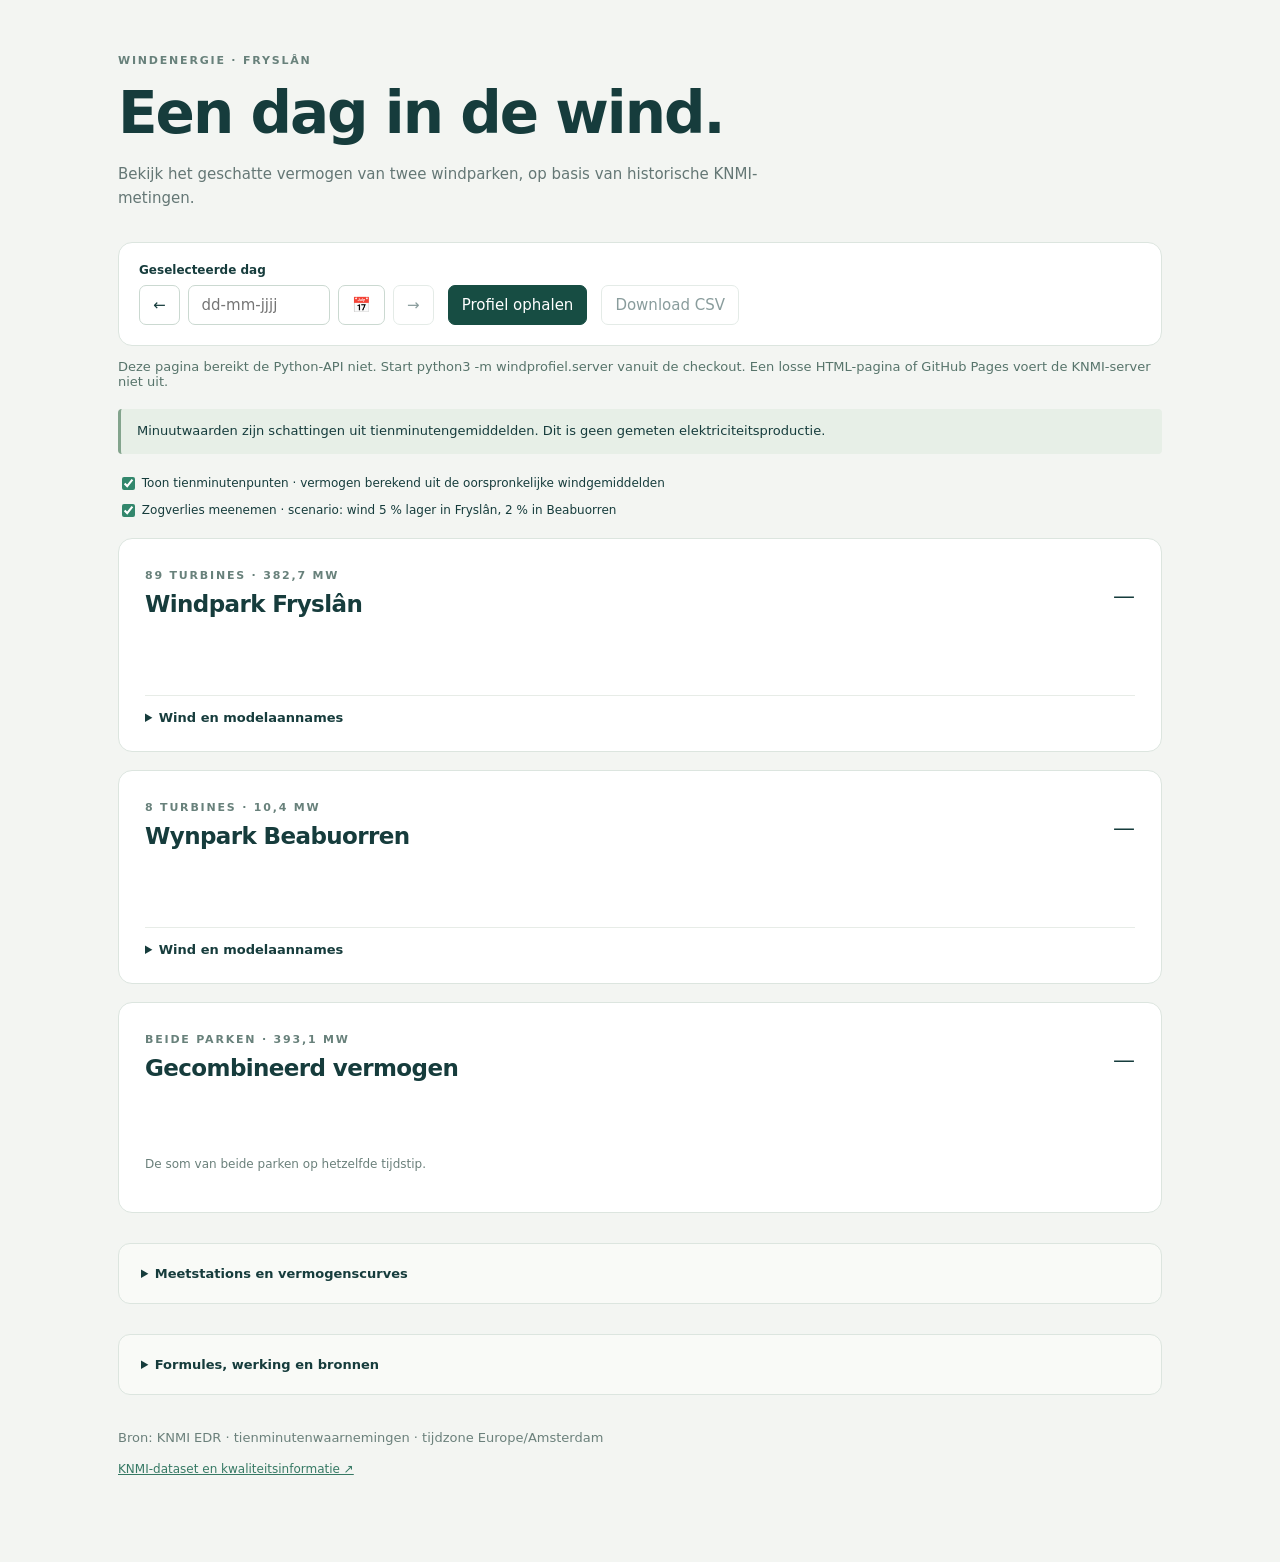
==== windprofiel/static/index.html @ 093cad06 "Document Beabuorren location and distance to Stavoren Co-Authored-By: Claude Opus 5.5 <noreply@anthr" ====
<!doctype html>
<html lang="nl">
<head>
  <meta charset="utf-8"><meta name="viewport" content="width=device-width, initial-scale=1">
  <title>Windprofiel · Fryslân & Beabuorren</title>
  <link rel="stylesheet" href="./style.css"><script src="./app.js" defer></script>
</head>
<body>
  <main>
    <header><div class="eyebrow">WINDENERGIE · FRYSLÂN</div><h1>Een dag in de wind.</h1>
      <p>Bekijk het geschatte vermogen van twee windparken, op basis van historische KNMI-metingen.</p></header>
    <section class="toolbar" aria-label="Datum kiezen">
      <div><label for="date-text">Geselecteerde dag</label><div class="date-controls">
        <button id="previous" aria-label="Vorige dag">←</button>
        <input id="date-text" type="text" inputmode="numeric" placeholder="dd-mm-jjjj" size="10" autocomplete="off">
        <button id="calendar" type="button" aria-label="Kalender openen">📅</button>
        <input id="date" class="picker" type="date" min="2025-01-01" value="2025-01-15" tabindex="-1" aria-hidden="true">
        <button id="next" aria-label="Volgende dag">→</button></div></div>
      <button id="refresh">Profiel ophalen</button><button id="export" disabled>Download CSV</button>
    </section>
    <p id="status" role="status" aria-live="polite">App starten… Geen verandering? Start de Python-webserver zoals beschreven in de README.</p>
    <noscript>Schakel JavaScript in om de KNMI-data en grafieken te laden.</noscript>
    <aside class="notice">Minuutwaarden zijn schattingen uit tienminutengemiddelden. Dit is geen gemeten elektriciteitsproductie.</aside>
    <aside class="notice" id="preview-notice" hidden>Zelfstandige voorbeeldpagina met opgeslagen echte KNMI-data. Deze pagina bevat de onderstaande dagen en gebruikt de standaardstations. Voor andere dagen, stations of curve-upload start je de Python-webserver volgens de README.<div id="preview-days"></div></aside>
    <label class="point-toggle"><input type="checkbox" id="show-points" checked> Toon tienminutenpunten · vermogen berekend uit de oorspronkelijke windgemiddelden</label>
    <label class="point-toggle"><input type="checkbox" id="wake" checked> Zogverlies meenemen · scenario: wind 5 % lager in Fryslân, 2 % in Beabuorren</label>
    <div id="charts">
      <section class="card" id="fryslan"><div class="card-head"><div><span class="eyebrow">89 TURBINES · 382,7 MW</span><h2>Windpark Fryslân</h2></div><div class="energy">—</div></div><div class="plot"></div><div class="range"><span></span><button type="button" hidden>Wis selectie</button></div><div class="source"></div><details><summary>Wind en modelaannames</summary><div class="windplot"></div><p class="assumptions"></p><p class="curve-source"></p></details></section>
      <section class="card" id="beabuorren"><div class="card-head"><div><span class="eyebrow">8 TURBINES · 10,4 MW</span><h2>Wynpark Beabuorren</h2></div><div class="energy">—</div></div><div class="plot"></div><div class="range"><span></span><button type="button" hidden>Wis selectie</button></div><div class="source"></div><details><summary>Wind en modelaannames</summary><div class="windplot"></div><p class="assumptions"></p><p class="curve-source"></p></details></section>
      <section class="card" id="combined"><div class="card-head"><div><span class="eyebrow">BEIDE PARKEN · 393,1 MW</span><h2>Gecombineerd vermogen</h2></div><div class="energy">—</div></div><div class="plot"></div><div class="range"><span></span><button type="button" hidden>Wis selectie</button></div><p class="source">De som van beide parken op hetzelfde tijdstip.</p></section>
    </div>
    <details class="settings"><summary>Meetstations en vermogenscurves</summary>
      <p>Meetstations liggen buiten de parken. De standaardkeuze gebruikt Houtribdijk voor het IJsselmeer (geijkt op productiedagen) en Stavoren, het dichtstbijzijnde station, voor Beabuorren. Je kunt per park een ander station kiezen.</p>
      <div class="settings-grid"><div><label for="station-fryslan">KNMI-station voor Fryslân</label><select id="station-fryslan"></select><label for="curve-fryslan">Curve voor Siemens Gamesa SWT-DD-130 (4,3 MW)</label><input type="file" id="curve-fryslan" accept=".json,application/json"></div>
      <div><label for="station-beabuorren">KNMI-station voor Beabuorren</label><select id="station-beabuorren"></select><label for="curve-beabuorren">Curve voor Siemens SWT-1.3-62 (1,3 MW)</label><input type="file" id="curve-beabuorren" accept=".json,application/json"></div></div>
      <p>Fryslân gebruikt standaard het benaderde kubische model hieronder. Een aangeleverde curve vervangt dat model. Beabuorren gebruikt een secundaire gepubliceerde curve. Beide geven indicatieve schattingen.</p>
      <p>Een JSON-curve bevat <code>model</code>, <code>source</code> (HTTPS-bron), <code>cut_out</code> (m/s), <code>points</code> (paren van m/s en kW) en eventueel <code>status</code>. De punten beginnen bij nul vermogen en eindigen vóór cut-out. Een geüploade curve wordt lokaal bewaard; controle van het formaat is geen certificering van de bron.</p>
    </details>
    <details class="settings" id="formulas"><summary>Formules, werking en bronnen</summary>
      <h3>1. Van KNMI-wind naar wind op ashoogte</h3>
      <div class="formula">v<sub>h</sub> = v<sub>10</sub> × (h / 10)<sup>α</sup></div>
      <p>v<sub>10</sub> is de KNMI-windsnelheid op 10 meter in m/s; h is de ashoogte in meters. α beschrijft hoe snel de wind met de hoogte toeneemt. Fryslân gebruikt h = 115 m en een seizoensexponent α = 0,115 + 0,065 × cos(2π(n − 1)/365), met n het dagnummer: 0,18 in de winter, 0,05 in de zomer. Beabuorren gebruikt h = 60 m en α = 0,20. De Fryslân-exponent is geijkt op zes dagopbrengsten uit 2025; geen van beide is een lokale meting. Deze omzetting beïnvloedt de omvang van de vermogensschommelingen.</p>
      <p><a href="https://en.wikipedia.org/wiki/Wind_profile_power_law" target="_blank" rel="noopener">Achtergrond: wind profile power law</a> beschrijft de formule en de afhankelijkheid van terrein en atmosferische stabiliteit. De bron noemt ongeveer 0,11 boven water in neutrale lucht; in stabiele winterlucht is de toename met de hoogte groter. Met 0,10 schatte het model de Fryslân-productie tot factor 2,7 te laag. 0,20 voor land is onze modelkeuze en niet specifiek voor Beabuorren vastgesteld.</p>
      <h3>2. Fryslân: benaderd vermogen per turbine</h3>
      <p>Hier is v de geschatte wind op ashoogte, niet de ruwe KNMI-wind op 10 meter.</p>
      <div class="formula">P(v) = 0 kW bij v &lt; 3 m/s<br>P(v) = 4.300 × (v³ − 3³) / (11,5³ − 3³) kW bij 3 ≤ v &lt; 11,5<br>P(v) = 4.300 kW bij 11,5 ≤ v ≤ 25<br>P(v) = 0 kW bij v &gt; 25</div>
      <p>Door 3³ af te trekken begint de aanloop bij nul. Delen door (11,5³ − 3³) zorgt dat de verhouding bij 11,5 m/s precies één wordt: de turbine bereikt dan 4.300 kW. De derde macht maakt dat kleine windveranderingen in het aanloopgebied grotere vermogensveranderingen kunnen geven. Op het plateau neemt het vermogen niet verder toe. Het plotseling uitschakelen boven 25 m/s is een vereenvoudiging; stormregeling en herstartvertraging zijn niet gemodelleerd.</p>
      <p><a href="https://windexchange.energy.gov/small-wind-guidebook" target="_blank" rel="noopener">U.S. Department of Energy: Small Wind Guidebook</a> legt het verband P = ½ × C<sub>p</sub> × ρ × A × v³ uit. Dat ondersteunt de kubische achtergrond, maar bewijst onze genormaliseerde curve niet. C<sub>p</sub> is de omzettingsefficiëntie, ρ de luchtdichtheid en A het rotoroppervlak; die behandelen we niet afzonderlijk in dit eenvoudige model.</p>
      <p><strong>3, 11,5 en 25 m/s zijn de afgesproken scenario-aannames.</strong> Er is geen gecontroleerde fabrikantbron gevonden die deze grenzen voor de 4,3 MW-uitvoering bevestigt. Het nominale vermogen en het aantal turbines zijn gepubliceerd door <a href="https://www.windparkfryslan.nl/onderwerpen/windturbines/" target="_blank" rel="noopener">Windpark Fryslân</a>. De <a href="https://www.windparkfryslan.nl/wp-content/uploads/2020/05/Factsheet-Windpark-Fryslan.pdf" target="_blank" rel="noopener">factsheet</a> geeft 180 m tiphoogte en 130 m rotordiameter; daaruit volgt h ≈ 180 − 130/2 = 115 m.</p>
      <h3>3. Beabuorren: tussen gepubliceerde curvepunten</h3>
      <div class="formula">P(v) = P₀ + (P₁ − P₀) × (v − v₀) / (v₁ − v₀)</div>
      <p>We zoeken de twee omliggende curvepunten (v₀, P₀) en (v₁, P₁) en rekenen lineair tussen hun vermogens. Bron: <a href="https://en.wind-turbine-models.com/turbines/1457-siemens-swt-1-3-62" target="_blank" rel="noopener">Siemens SWT-1.3-62 in Wind-Turbine-Models</a>. Dit is een secundaire curve; referentieluchtdichtheid en certificering zijn onbekend. In dit model is vermogen nul vanaf 25 m/s. <a href="https://rengineers.eu/nieuw/wynpark-beaborren-25-jaar/" target="_blank" rel="noopener">Rengineers</a> bevestigt acht turbines en 10,4 MW. De aangenomen ashoogte van 60 m komt uit <a href="https://tsjerkwert.nl/start-opschaling-van-het-wynpark/" target="_blank" rel="noopener">lokaal nieuws uit 2007</a> en is nog niet voor alle acht turbines bevestigd.</p>
      <h3>4. Parkvermogen, som en dagopbrengst</h3>
      <div class="formula">P<sub>park</sub> [MW] = aantal turbines × P<sub>turbine</sub> [kW] / 1.000<br>P<sub>samen</sub>(t) = P<sub>Fryslân</sub>(t) + P<sub>Beabuorren</sub>(t)<br>E<sub>dag</sub> [MWh] ≈ Σ P<sub>minuut</sub> [MW] / 60</div>
      <p>We vermenigvuldigen met 89 turbines voor Fryslân en 8 voor Beabuorren. Elke minuut duurt 1/60 uur. Meetgaten blijven leeg en maken de volledige dagopbrengst onbekend. Zogverlies is benaderd (zie 5); onderhoud, afregeling en verschillen tussen turbines zijn niet meegenomen.</p>
      <h3>5. Zogverlies</h3>
      <div class="formula">v<sub>eff</sub> = v<sub>h</sub> × (1 − d)<br>P<sub>turbine</sub> = P(v<sub>eff</sub>) als P(v<sub>h</sub>) &gt; 0, anders 0</div>
      <p>Turbines achter andere turbines vangen tragere, turbulentere wind. We benaderen dat met één gemiddelde snelheidsverlaging d per park: 5 % voor de 89 dicht opeengeplaatste turbines van Fryslân, 2 % voor de 8 turbines van Beabuorren. Door de vermogenscurve is het verlies vanzelf het grootst in de aanloop (3–11,5 m/s) en klein of nul bij harde wind, wanneer ook de trage wind nog boven nominaal ligt. In- en uitschakelen volgt de ongestoorde wind.</p>
      <p><strong>De waarden 5 % en 2 % zijn gekozen scenario-aannames, niet gekalibreerd op productiedata.</strong> Windrichting en turbineopstelling zijn niet meegenomen: in werkelijkheid is het verlies veel groter als de wind langs een rij turbines waait dan dwars erop. Alle turbines krijgen dezelfde verlaagde wind, terwijl de voorste turbines in werkelijkheid de volle wind vangen. Met het vinkje boven de grafieken zet je het zogverlies uit.</p>
      <h3>6. Van tien minuten naar minuten</h3>
      <div class="formula">v(t) = v₀ + (v₁ − v₀) × (t − t₀) / (t₁ − t₀)</div>
      <p>De <a href="https://dataplatform.knmi.nl/dataset/docs/10-minute-in-situ-meteorological-observations-1-0" target="_blank" rel="noopener">KNMI-documentatie</a> beschrijft ff als tienminutengemiddelde in m/s, met tijdstempel aan het intervaleinde. Wij plaatsen het gemiddelde vijf minuten eerder, op het intervalmidden, en interpoleren de wind vóór de vermogensberekening. De stippen tonen vermogen berekend uit die oorspronkelijke gemiddelden; ze zijn geen gemeten elektriciteitsproductie. De lijn ertussen voegt geen gemeten windvlagen toe. Dit model is bruikbaar voor variatie over tientallen minuten en uren, niet voor echte schommelingen per minuut. Door de niet-lineaire curve is vermogen berekend uit gemiddelde wind ook niet hetzelfde als gemiddeld werkelijk vermogen.</p>
    </details>
    <footer><p id="method">Bron: KNMI EDR · tienminutenwaarnemingen · tijdzone Europe/Amsterdam</p><a href="https://dataplatform.knmi.nl/dataset/10-minute-in-situ-meteorological-observations-1-0" target="_blank" rel="noopener">KNMI-dataset en kwaliteitsinformatie ↗</a></footer>
  </main>
</body>
</html>
---- windprofiel/static/style.css ----
:root{font-family:system-ui,-apple-system,BlinkMacSystemFont,"Segoe UI",sans-serif;color:#163c3c;background:#f3f5f2;font-size:15px}*{box-sizing:border-box}body{margin:0}main{max-width:1100px;margin:auto;padding:54px 28px}header{margin-bottom:32px}h1{font-size:clamp(36px,5vw,58px);font-weight:550;letter-spacing:-2px;margin:12px 0}header p{color:#647775;max-width:650px;line-height:1.6}.eyebrow{font-size:11px;letter-spacing:1.8px;font-weight:700;color:#68817b}h2{font-size:23px;letter-spacing:-.6px;margin:8px 0}.toolbar{display:flex;align-items:end;gap:14px;flex-wrap:wrap;background:#fff;border:1px solid #dce5df;border-radius:14px;padding:20px}label{display:block;font-size:12px;font-weight:650;margin:0 0 8px}.date-controls{display:flex;gap:8px;position:relative}#date-text{width:9.5em;font-variant-numeric:tabular-nums}.picker{position:absolute;left:0;bottom:0;width:1px;height:1px;padding:0;border:0;opacity:0;pointer-events:none}button,input,select{font:inherit;color:inherit;border:1px solid #cbd9d1;border-radius:7px;background:white;padding:10px 13px}button{cursor:pointer}button:hover{background:#edf4ee}button:disabled{cursor:default;opacity:.5}button:focus-visible,input:focus-visible,select:focus-visible,summary:focus-visible{outline:3px solid #91cbb3;outline-offset:3px}#refresh{background:#174d43;color:white;border-color:#174d43}#status{min-height:22px;font-size:13px;color:#57746b}.notice{background:#e7efe7;border-left:3px solid #83a48d;border-radius:4px;padding:12px 16px;font-size:13px;line-height:1.6;margin:20px 0}.card{background:#fff;border:1px solid #dce5df;border-radius:14px;padding:26px;margin:18px 0}.card-head{display:flex;align-items:center;justify-content:space-between;gap:20px}.energy{text-align:right;font-size:22px;font-variant-numeric:tabular-nums}.energy small{display:block;color:#6b807b;font-size:11px;margin-top:6px}.plot{margin:20px -8px 6px}.plot svg,.windplot svg{display:block;width:100%;height:auto}.plot text,.windplot text{font-family:inherit;font-size:11px;fill:#6c837b}.plot .empty{display:grid;place-items:center;min-height:170px;background:#f6f8f5;border:1px dashed #cad8ce;border-radius:8px;text-align:center;padding:24px;color:#73877f}.source{font-size:12px;color:#6b807b;line-height:1.6}.card details{border-top:1px solid #e7ece7;margin-top:16px;padding-top:14px}.card details p{font-size:12px;line-height:1.7;color:#6b807b}summary{cursor:pointer;font-size:13px;font-weight:600}.settings{margin-top:30px;border:1px solid #dce5df;padding:22px;border-radius:12px;background:#f9faf7}.settings p,footer p{line-height:1.7;font-size:13px;color:#6b807b}.settings-grid{display:grid;grid-template-columns:1fr 1fr;gap:24px}.settings-grid select{width:100%;margin-bottom:24px}.settings-grid input{max-width:100%;font-size:12px}code{font-size:12px}footer{margin:32px 0;color:#6b807b;font-size:12px}a{color:#367964}.windplot{margin-top:18px}@media(max-width:600px){main{padding:30px 16px}.card{padding:18px}.card-head{align-items:start}.energy{font-size:17px}.settings-grid{grid-template-columns:1fr}h2{font-size:20px}.toolbar{padding:15px}}

.formula{background:#edf3ed;border-radius:7px;padding:15px 18px;font-size:14px;line-height:2;overflow-wrap:anywhere;font-variant-numeric:tabular-nums}.point-toggle{font-size:12px;font-weight:400;line-height:1.6}.point-toggle input{vertical-align:middle;accent-color:#32876c}.hide-points .reference-point{display:none}.settings h3{font-size:16px;margin-top:26px}.plot svg.selectable{cursor:crosshair;touch-action:pan-y;user-select:none}.range{display:flex;align-items:center;justify-content:space-between;gap:12px;flex-wrap:wrap;min-height:34px;font-size:13px;color:#57746b;font-variant-numeric:tabular-nums;margin-bottom:6px}.range button{padding:5px 11px;font-size:12px}
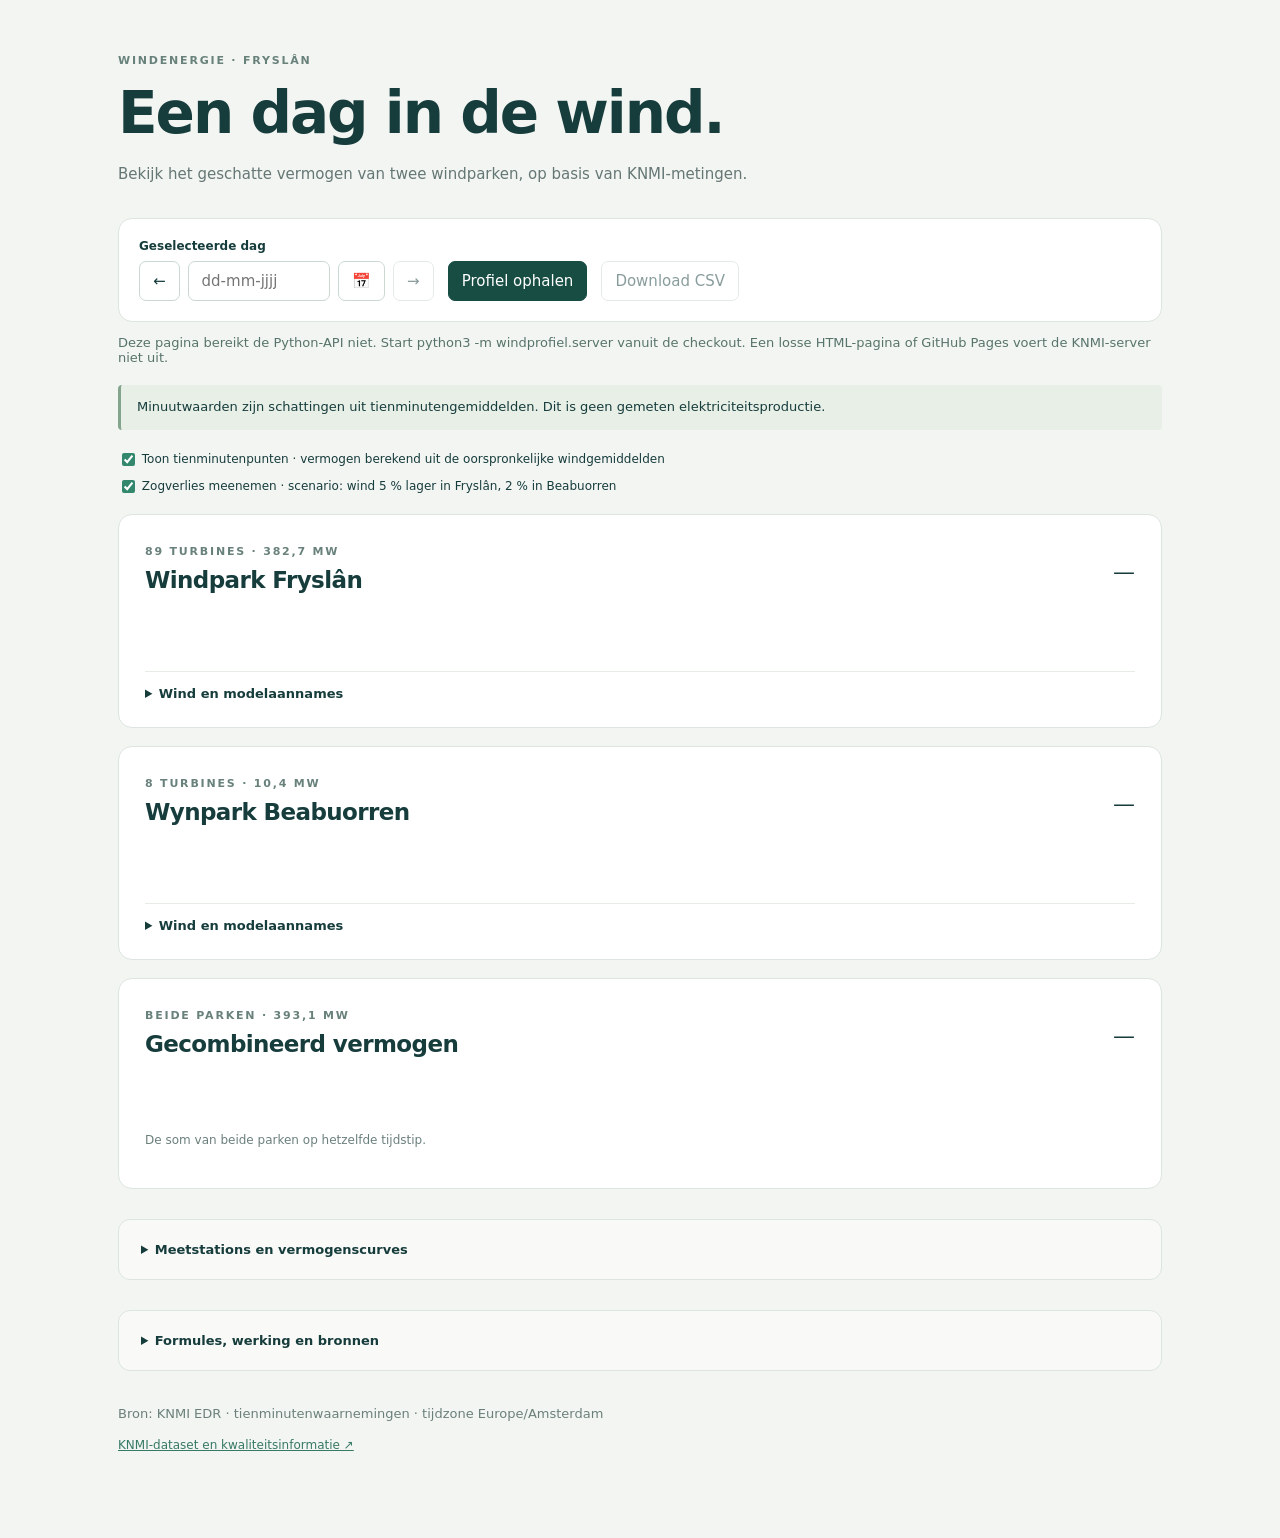
==== commit 9cbe59c7: "Tidy the repository for readability - Rewrite app.js into small named functions with one statement p" ====
--- a/windprofiel/static/index.html
+++ b/windprofiel/static/index.html
@@ -7,39 +7,107 @@
 </head>
 <body>
   <main>
-    <header><div class="eyebrow">WINDENERGIE · FRYSLÂN</div><h1>Een dag in de wind.</h1>
-      <p>Bekijk het geschatte vermogen van twee windparken, op basis van historische KNMI-metingen.</p></header>
+    <header>
+      <div class="eyebrow">WINDENERGIE · FRYSLÂN</div>
+      <h1>Een dag in de wind.</h1>
+      <p>Bekijk het geschatte vermogen van twee windparken, op basis van KNMI-metingen.</p>
+    </header>
+
     <section class="toolbar" aria-label="Datum kiezen">
-      <div><label for="date-text">Geselecteerde dag</label><div class="date-controls">
-        <button id="previous" aria-label="Vorige dag">←</button>
-        <input id="date-text" type="text" inputmode="numeric" placeholder="dd-mm-jjjj" size="10" autocomplete="off">
-        <button id="calendar" type="button" aria-label="Kalender openen">📅</button>
-        <input id="date" class="picker" type="date" min="2025-01-01" value="2025-01-15" tabindex="-1" aria-hidden="true">
-        <button id="next" aria-label="Volgende dag">→</button></div></div>
-      <button id="refresh">Profiel ophalen</button><button id="export" disabled>Download CSV</button>
+      <div>
+        <label for="date-text">Geselecteerde dag</label>
+        <div class="date-controls">
+          <button id="previous" aria-label="Vorige dag">←</button>
+          <input id="date-text" type="text" inputmode="numeric" placeholder="dd-mm-jjjj" size="10" autocomplete="off">
+          <button id="calendar" type="button" aria-label="Kalender openen">📅</button>
+          <!-- Verborgen ISO-datumveld: interne waarde en kalender van de browser. -->
+          <input id="date" class="picker" type="date" min="2025-01-01" value="2025-01-15" tabindex="-1" aria-hidden="true">
+          <button id="next" aria-label="Volgende dag">→</button>
+        </div>
+      </div>
+      <button id="refresh">Profiel ophalen</button>
+      <button id="export" disabled>Download CSV</button>
     </section>
+
     <p id="status" role="status" aria-live="polite">App starten… Geen verandering? Start de Python-webserver zoals beschreven in de README.</p>
     <noscript>Schakel JavaScript in om de KNMI-data en grafieken te laden.</noscript>
     <aside class="notice">Minuutwaarden zijn schattingen uit tienminutengemiddelden. Dit is geen gemeten elektriciteitsproductie.</aside>
-    <aside class="notice" id="preview-notice" hidden>Zelfstandige voorbeeldpagina met opgeslagen echte KNMI-data. Deze pagina bevat de onderstaande dagen en gebruikt de standaardstations. Voor andere dagen, stations of curve-upload start je de Python-webserver volgens de README.<div id="preview-days"></div></aside>
+    <aside class="notice" id="preview-notice" hidden>
+      Zelfstandige voorbeeldpagina met opgeslagen echte KNMI-data. Deze pagina bevat de onderstaande dagen en gebruikt
+      de standaardstations. Voor andere dagen, stations of curve-upload start je de Python-webserver volgens de README.
+      <div id="preview-days"></div>
+    </aside>
+
     <label class="point-toggle"><input type="checkbox" id="show-points" checked> Toon tienminutenpunten · vermogen berekend uit de oorspronkelijke windgemiddelden</label>
     <label class="point-toggle"><input type="checkbox" id="wake" checked> Zogverlies meenemen · scenario: wind 5 % lager in Fryslân, 2 % in Beabuorren</label>
     <div id="charts">
-      <section class="card" id="fryslan"><div class="card-head"><div><span class="eyebrow">89 TURBINES · 382,7 MW</span><h2>Windpark Fryslân</h2></div><div class="energy">—</div></div><div class="plot"></div><div class="range"><span></span><button type="button" hidden>Wis selectie</button></div><div class="source"></div><details><summary>Wind en modelaannames</summary><div class="windplot"></div><p class="assumptions"></p><p class="curve-source"></p></details></section>
-      <section class="card" id="beabuorren"><div class="card-head"><div><span class="eyebrow">8 TURBINES · 10,4 MW</span><h2>Wynpark Beabuorren</h2></div><div class="energy">—</div></div><div class="plot"></div><div class="range"><span></span><button type="button" hidden>Wis selectie</button></div><div class="source"></div><details><summary>Wind en modelaannames</summary><div class="windplot"></div><p class="assumptions"></p><p class="curve-source"></p></details></section>
-      <section class="card" id="combined"><div class="card-head"><div><span class="eyebrow">BEIDE PARKEN · 393,1 MW</span><h2>Gecombineerd vermogen</h2></div><div class="energy">—</div></div><div class="plot"></div><div class="range"><span></span><button type="button" hidden>Wis selectie</button></div><p class="source">De som van beide parken op hetzelfde tijdstip.</p></section>
+      <section class="card" id="fryslan">
+        <div class="card-head">
+          <div><span class="eyebrow">89 TURBINES · 382,7 MW</span><h2>Windpark Fryslân</h2></div>
+          <div class="energy">—</div>
+        </div>
+        <div class="plot"></div>
+        <div class="range"><span></span><button type="button" hidden>Wis selectie</button></div>
+        <div class="source"></div>
+        <details>
+          <summary>Wind en modelaannames</summary>
+          <div class="windplot"></div>
+          <p class="assumptions"></p>
+          <p class="curve-source"></p>
+        </details>
+      </section>
+      <section class="card" id="beabuorren">
+        <div class="card-head">
+          <div><span class="eyebrow">8 TURBINES · 10,4 MW</span><h2>Wynpark Beabuorren</h2></div>
+          <div class="energy">—</div>
+        </div>
+        <div class="plot"></div>
+        <div class="range"><span></span><button type="button" hidden>Wis selectie</button></div>
+        <div class="source"></div>
+        <details>
+          <summary>Wind en modelaannames</summary>
+          <div class="windplot"></div>
+          <p class="assumptions"></p>
+          <p class="curve-source"></p>
+        </details>
+      </section>
+      <section class="card" id="combined">
+        <div class="card-head">
+          <div><span class="eyebrow">BEIDE PARKEN · 393,1 MW</span><h2>Gecombineerd vermogen</h2></div>
+          <div class="energy">—</div>
+        </div>
+        <div class="plot"></div>
+        <div class="range"><span></span><button type="button" hidden>Wis selectie</button></div>
+        <p class="source">De som van beide parken op hetzelfde tijdstip.</p>
+      </section>
     </div>
-    <details class="settings"><summary>Meetstations en vermogenscurves</summary>
+
+    <details class="settings">
+      <summary>Meetstations en vermogenscurves</summary>
       <p>Meetstations liggen buiten de parken. De standaardkeuze gebruikt Houtribdijk voor het IJsselmeer (geijkt op productiedagen) en Stavoren, het dichtstbijzijnde station, voor Beabuorren. Je kunt per park een ander station kiezen.</p>
-      <div class="settings-grid"><div><label for="station-fryslan">KNMI-station voor Fryslân</label><select id="station-fryslan"></select><label for="curve-fryslan">Curve voor Siemens Gamesa SWT-DD-130 (4,3 MW)</label><input type="file" id="curve-fryslan" accept=".json,application/json"></div>
-      <div><label for="station-beabuorren">KNMI-station voor Beabuorren</label><select id="station-beabuorren"></select><label for="curve-beabuorren">Curve voor Siemens SWT-1.3-62 (1,3 MW)</label><input type="file" id="curve-beabuorren" accept=".json,application/json"></div></div>
+      <div class="settings-grid">
+        <div>
+          <label for="station-fryslan">KNMI-station voor Fryslân</label>
+          <select id="station-fryslan"></select>
+          <label for="curve-fryslan">Curve voor Siemens Gamesa SWT-DD-130 (4,3 MW)</label>
+          <input type="file" id="curve-fryslan" accept=".json,application/json">
+        </div>
+        <div>
+          <label for="station-beabuorren">KNMI-station voor Beabuorren</label>
+          <select id="station-beabuorren"></select>
+          <label for="curve-beabuorren">Curve voor Siemens SWT-1.3-62 (1,3 MW)</label>
+          <input type="file" id="curve-beabuorren" accept=".json,application/json">
+        </div>
+      </div>
       <p>Fryslân gebruikt standaard het benaderde kubische model hieronder. Een aangeleverde curve vervangt dat model. Beabuorren gebruikt een secundaire gepubliceerde curve. Beide geven indicatieve schattingen.</p>
       <p>Een JSON-curve bevat <code>model</code>, <code>source</code> (HTTPS-bron), <code>cut_out</code> (m/s), <code>points</code> (paren van m/s en kW) en eventueel <code>status</code>. De punten beginnen bij nul vermogen en eindigen vóór cut-out. Een geüploade curve wordt lokaal bewaard; controle van het formaat is geen certificering van de bron.</p>
     </details>
-    <details class="settings" id="formulas"><summary>Formules, werking en bronnen</summary>
+
+    <details class="settings" id="formulas">
+      <summary>Formules, werking en bronnen</summary>
       <h3>1. Van KNMI-wind naar wind op ashoogte</h3>
       <div class="formula">v<sub>h</sub> = v<sub>10</sub> × (h / 10)<sup>α</sup></div>
-      <p>v<sub>10</sub> is de KNMI-windsnelheid op 10 meter in m/s; h is de ashoogte in meters. α beschrijft hoe snel de wind met de hoogte toeneemt. Fryslân gebruikt h = 115 m en een seizoensexponent α = 0,115 + 0,065 × cos(2π(n − 1)/365), met n het dagnummer: 0,18 in de winter, 0,05 in de zomer. Beabuorren gebruikt h = 60 m en α = 0,20. De Fryslân-exponent is geijkt op zes dagopbrengsten uit 2025; geen van beide is een lokale meting. Deze omzetting beïnvloedt de omvang van de vermogensschommelingen.</p>
+      <p>v<sub>10</sub> is de KNMI-windsnelheid op 10 meter in m/s; h is de ashoogte in meters. α beschrijft hoe snel de wind met de hoogte toeneemt. Fryslân gebruikt h = 115 m en een seizoensexponent α = 0,115 + 0,065 × cos(2π(n − 1)/365), met n het dagnummer: 0,18 in de winter, 0,05 in de zomer. Beabuorren gebruikt h = 60 m en α = 0,20. De Fryslân-exponent is geijkt op tien productiedagen uit 2025 en 2026; geen van beide is een lokale meting. Deze omzetting beïnvloedt de omvang van de vermogensschommelingen.</p>
       <p><a href="https://en.wikipedia.org/wiki/Wind_profile_power_law" target="_blank" rel="noopener">Achtergrond: wind profile power law</a> beschrijft de formule en de afhankelijkheid van terrein en atmosferische stabiliteit. De bron noemt ongeveer 0,11 boven water in neutrale lucht; in stabiele winterlucht is de toename met de hoogte groter. Met 0,10 schatte het model de Fryslân-productie tot factor 2,7 te laag. 0,20 voor land is onze modelkeuze en niet specifiek voor Beabuorren vastgesteld.</p>
       <h3>2. Fryslân: benaderd vermogen per turbine</h3>
       <p>Hier is v de geschatte wind op ashoogte, niet de ruwe KNMI-wind op 10 meter.</p>
@@ -61,7 +129,11 @@
       <div class="formula">v(t) = v₀ + (v₁ − v₀) × (t − t₀) / (t₁ − t₀)</div>
       <p>De <a href="https://dataplatform.knmi.nl/dataset/docs/10-minute-in-situ-meteorological-observations-1-0" target="_blank" rel="noopener">KNMI-documentatie</a> beschrijft ff als tienminutengemiddelde in m/s, met tijdstempel aan het intervaleinde. Wij plaatsen het gemiddelde vijf minuten eerder, op het intervalmidden, en interpoleren de wind vóór de vermogensberekening. De stippen tonen vermogen berekend uit die oorspronkelijke gemiddelden; ze zijn geen gemeten elektriciteitsproductie. De lijn ertussen voegt geen gemeten windvlagen toe. Dit model is bruikbaar voor variatie over tientallen minuten en uren, niet voor echte schommelingen per minuut. Door de niet-lineaire curve is vermogen berekend uit gemiddelde wind ook niet hetzelfde als gemiddeld werkelijk vermogen.</p>
     </details>
-    <footer><p id="method">Bron: KNMI EDR · tienminutenwaarnemingen · tijdzone Europe/Amsterdam</p><a href="https://dataplatform.knmi.nl/dataset/10-minute-in-situ-meteorological-observations-1-0" target="_blank" rel="noopener">KNMI-dataset en kwaliteitsinformatie ↗</a></footer>
+
+    <footer>
+      <p id="method">Bron: KNMI EDR · tienminutenwaarnemingen · tijdzone Europe/Amsterdam</p>
+      <a href="https://dataplatform.knmi.nl/dataset/10-minute-in-situ-meteorological-observations-1-0" target="_blank" rel="noopener">KNMI-dataset en kwaliteitsinformatie ↗</a>
+    </footer>
   </main>
 </body>
 </html>
--- a/windprofiel/static/style.css
+++ b/windprofiel/static/style.css
@@ -1,3 +1,296 @@
-:root{font-family:system-ui,-apple-system,BlinkMacSystemFont,"Segoe UI",sans-serif;color:#163c3c;background:#f3f5f2;font-size:15px}*{box-sizing:border-box}body{margin:0}main{max-width:1100px;margin:auto;padding:54px 28px}header{margin-bottom:32px}h1{font-size:clamp(36px,5vw,58px);font-weight:550;letter-spacing:-2px;margin:12px 0}header p{color:#647775;max-width:650px;line-height:1.6}.eyebrow{font-size:11px;letter-spacing:1.8px;font-weight:700;color:#68817b}h2{font-size:23px;letter-spacing:-.6px;margin:8px 0}.toolbar{display:flex;align-items:end;gap:14px;flex-wrap:wrap;background:#fff;border:1px solid #dce5df;border-radius:14px;padding:20px}label{display:block;font-size:12px;font-weight:650;margin:0 0 8px}.date-controls{display:flex;gap:8px;position:relative}#date-text{width:9.5em;font-variant-numeric:tabular-nums}.picker{position:absolute;left:0;bottom:0;width:1px;height:1px;padding:0;border:0;opacity:0;pointer-events:none}button,input,select{font:inherit;color:inherit;border:1px solid #cbd9d1;border-radius:7px;background:white;padding:10px 13px}button{cursor:pointer}button:hover{background:#edf4ee}button:disabled{cursor:default;opacity:.5}button:focus-visible,input:focus-visible,select:focus-visible,summary:focus-visible{outline:3px solid #91cbb3;outline-offset:3px}#refresh{background:#174d43;color:white;border-color:#174d43}#status{min-height:22px;font-size:13px;color:#57746b}.notice{background:#e7efe7;border-left:3px solid #83a48d;border-radius:4px;padding:12px 16px;font-size:13px;line-height:1.6;margin:20px 0}.card{background:#fff;border:1px solid #dce5df;border-radius:14px;padding:26px;margin:18px 0}.card-head{display:flex;align-items:center;justify-content:space-between;gap:20px}.energy{text-align:right;font-size:22px;font-variant-numeric:tabular-nums}.energy small{display:block;color:#6b807b;font-size:11px;margin-top:6px}.plot{margin:20px -8px 6px}.plot svg,.windplot svg{display:block;width:100%;height:auto}.plot text,.windplot text{font-family:inherit;font-size:11px;fill:#6c837b}.plot .empty{display:grid;place-items:center;min-height:170px;background:#f6f8f5;border:1px dashed #cad8ce;border-radius:8px;text-align:center;padding:24px;color:#73877f}.source{font-size:12px;color:#6b807b;line-height:1.6}.card details{border-top:1px solid #e7ece7;margin-top:16px;padding-top:14px}.card details p{font-size:12px;line-height:1.7;color:#6b807b}summary{cursor:pointer;font-size:13px;font-weight:600}.settings{margin-top:30px;border:1px solid #dce5df;padding:22px;border-radius:12px;background:#f9faf7}.settings p,footer p{line-height:1.7;font-size:13px;color:#6b807b}.settings-grid{display:grid;grid-template-columns:1fr 1fr;gap:24px}.settings-grid select{width:100%;margin-bottom:24px}.settings-grid input{max-width:100%;font-size:12px}code{font-size:12px}footer{margin:32px 0;color:#6b807b;font-size:12px}a{color:#367964}.windplot{margin-top:18px}@media(max-width:600px){main{padding:30px 16px}.card{padding:18px}.card-head{align-items:start}.energy{font-size:17px}.settings-grid{grid-template-columns:1fr}h2{font-size:20px}.toolbar{padding:15px}}
+:root {
+  font-family: system-ui,-apple-system,BlinkMacSystemFont,"Segoe UI",sans-serif;
+  color: #163c3c;
+  background: #f3f5f2;
+  font-size: 15px;
+}
+* {
+  box-sizing: border-box;
+}
+body {
+  margin: 0;
+}
+main {
+  max-width: 1100px;
+  margin: auto;
+  padding: 54px 28px;
+}
+header {
+  margin-bottom: 32px;
+}
+h1 {
+  font-size: clamp(36px,5vw,58px);
+  font-weight: 550;
+  letter-spacing: -2px;
+  margin: 12px 0;
+}
+header p {
+  color: #647775;
+  max-width: 650px;
+  line-height: 1.6;
+}
+.eyebrow {
+  font-size: 11px;
+  letter-spacing: 1.8px;
+  font-weight: 700;
+  color: #68817b;
+}
+h2 {
+  font-size: 23px;
+  letter-spacing: -.6px;
+  margin: 8px 0;
+}
+.toolbar {
+  display: flex;
+  align-items: end;
+  gap: 14px;
+  flex-wrap: wrap;
+  background: #fff;
+  border: 1px solid #dce5df;
+  border-radius: 14px;
+  padding: 20px;
+}
+label {
+  display: block;
+  font-size: 12px;
+  font-weight: 650;
+  margin: 0 0 8px;
+}
+.date-controls {
+  display: flex;
+  gap: 8px;
+  position: relative;
+}
+#date-text {
+  width: 9.5em;
+  font-variant-numeric: tabular-nums;
+}
+.picker {
+  position: absolute;
+  left: 0;
+  bottom: 0;
+  width: 1px;
+  height: 1px;
+  padding: 0;
+  border: 0;
+  opacity: 0;
+  pointer-events: none;
+}
+button,input,select {
+  font: inherit;
+  color: inherit;
+  border: 1px solid #cbd9d1;
+  border-radius: 7px;
+  background: white;
+  padding: 10px 13px;
+}
+button {
+  cursor: pointer;
+}
+button:hover {
+  background: #edf4ee;
+}
+button:disabled {
+  cursor: default;
+  opacity: .5;
+}
+button:focus-visible,input:focus-visible,select:focus-visible,summary:focus-visible {
+  outline: 3px solid #91cbb3;
+  outline-offset: 3px;
+}
+#refresh {
+  background: #174d43;
+  color: white;
+  border-color: #174d43;
+}
+#status {
+  min-height: 22px;
+  font-size: 13px;
+  color: #57746b;
+}
+.notice {
+  background: #e7efe7;
+  border-left: 3px solid #83a48d;
+  border-radius: 4px;
+  padding: 12px 16px;
+  font-size: 13px;
+  line-height: 1.6;
+  margin: 20px 0;
+}
+.card {
+  background: #fff;
+  border: 1px solid #dce5df;
+  border-radius: 14px;
+  padding: 26px;
+  margin: 18px 0;
+}
+.card-head {
+  display: flex;
+  align-items: center;
+  justify-content: space-between;
+  gap: 20px;
+}
+.energy {
+  text-align: right;
+  font-size: 22px;
+  font-variant-numeric: tabular-nums;
+}
+.energy small {
+  display: block;
+  color: #6b807b;
+  font-size: 11px;
+  margin-top: 6px;
+}
+.plot {
+  margin: 20px -8px 6px;
+}
+.plot svg,.windplot svg {
+  display: block;
+  width: 100%;
+  height: auto;
+}
+.plot text,.windplot text {
+  font-family: inherit;
+  font-size: 11px;
+  fill: #6c837b;
+}
+.plot .empty {
+  display: grid;
+  place-items: center;
+  min-height: 170px;
+  background: #f6f8f5;
+  border: 1px dashed #cad8ce;
+  border-radius: 8px;
+  text-align: center;
+  padding: 24px;
+  color: #73877f;
+}
+.source {
+  font-size: 12px;
+  color: #6b807b;
+  line-height: 1.6;
+}
+.card details {
+  border-top: 1px solid #e7ece7;
+  margin-top: 16px;
+  padding-top: 14px;
+}
+.card details p {
+  font-size: 12px;
+  line-height: 1.7;
+  color: #6b807b;
+}
+summary {
+  cursor: pointer;
+  font-size: 13px;
+  font-weight: 600;
+}
+.settings {
+  margin-top: 30px;
+  border: 1px solid #dce5df;
+  padding: 22px;
+  border-radius: 12px;
+  background: #f9faf7;
+}
+.settings p,footer p {
+  line-height: 1.7;
+  font-size: 13px;
+  color: #6b807b;
+}
+.settings-grid {
+  display: grid;
+  grid-template-columns: 1fr 1fr;
+  gap: 24px;
+}
+.settings-grid select {
+  width: 100%;
+  margin-bottom: 24px;
+}
+.settings-grid input {
+  max-width: 100%;
+  font-size: 12px;
+}
+code {
+  font-size: 12px;
+}
+footer {
+  margin: 32px 0;
+  color: #6b807b;
+  font-size: 12px;
+}
+a {
+  color: #367964;
+}
+.windplot {
+  margin-top: 18px;
+}
 
-.formula{background:#edf3ed;border-radius:7px;padding:15px 18px;font-size:14px;line-height:2;overflow-wrap:anywhere;font-variant-numeric:tabular-nums}.point-toggle{font-size:12px;font-weight:400;line-height:1.6}.point-toggle input{vertical-align:middle;accent-color:#32876c}.hide-points .reference-point{display:none}.settings h3{font-size:16px;margin-top:26px}.plot svg.selectable{cursor:crosshair;touch-action:pan-y;user-select:none}.range{display:flex;align-items:center;justify-content:space-between;gap:12px;flex-wrap:wrap;min-height:34px;font-size:13px;color:#57746b;font-variant-numeric:tabular-nums;margin-bottom:6px}.range button{padding:5px 11px;font-size:12px}
+@media(max-width:600px) {
+  main {
+    padding: 30px 16px;
+  }
+  .card {
+    padding: 18px;
+  }
+  .card-head {
+    align-items: start;
+  }
+  .energy {
+    font-size: 17px;
+  }
+  .settings-grid {
+    grid-template-columns: 1fr;
+  }
+  h2 {
+    font-size: 20px;
+  }
+  .toolbar {
+    padding: 15px;
+  }
+}
+.formula {
+  background: #edf3ed;
+  border-radius: 7px;
+  padding: 15px 18px;
+  font-size: 14px;
+  line-height: 2;
+  overflow-wrap: anywhere;
+  font-variant-numeric: tabular-nums;
+}
+.point-toggle {
+  font-size: 12px;
+  font-weight: 400;
+  line-height: 1.6;
+}
+.point-toggle input {
+  vertical-align: middle;
+  accent-color: #32876c;
+}
+.hide-points .reference-point {
+  display: none;
+}
+.settings h3 {
+  font-size: 16px;
+  margin-top: 26px;
+}
+.plot svg.selectable {
+  cursor: crosshair;
+  touch-action: pan-y;
+  user-select: none;
+}
+.range {
+  display: flex;
+  align-items: center;
+  justify-content: space-between;
+  gap: 12px;
+  flex-wrap: wrap;
+  min-height: 34px;
+  font-size: 13px;
+  color: #57746b;
+  font-variant-numeric: tabular-nums;
+  margin-bottom: 6px;
+}
+.range button {
+  padding: 5px 11px;
+  font-size: 12px;
+}
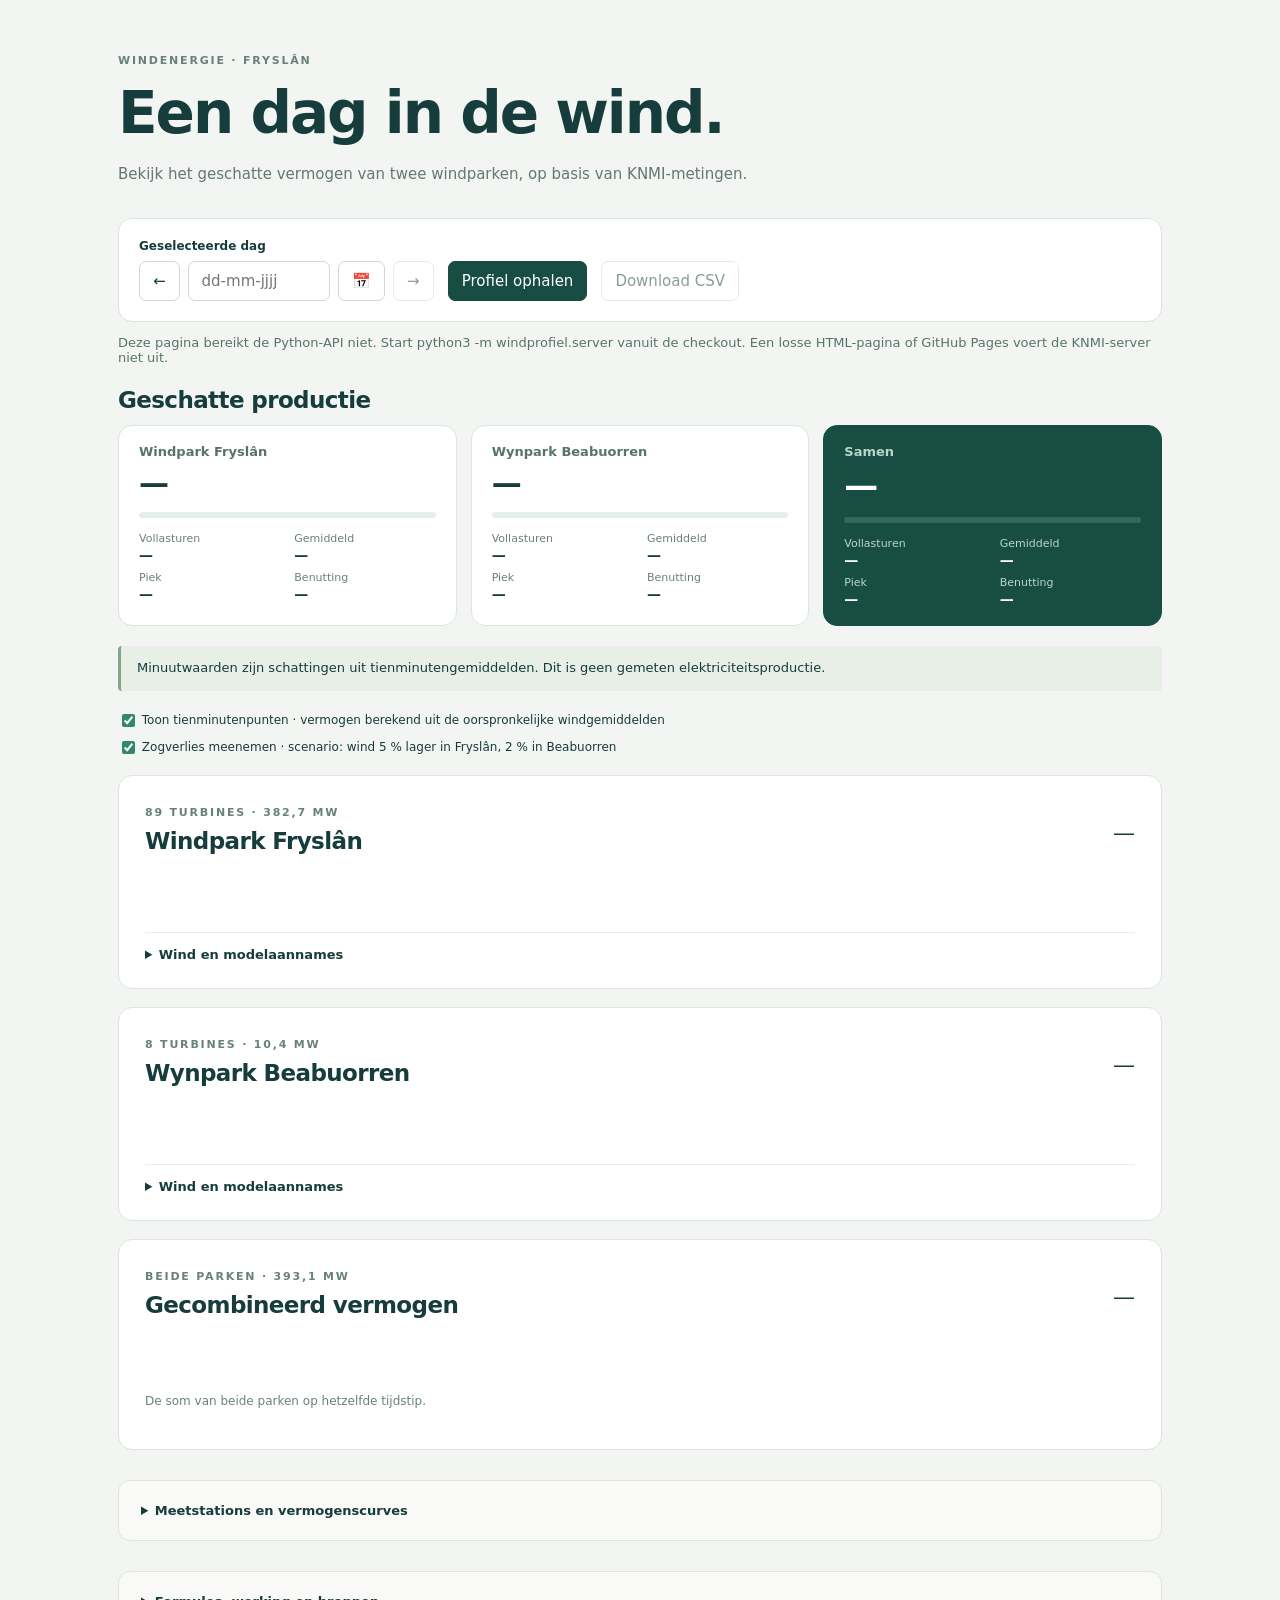
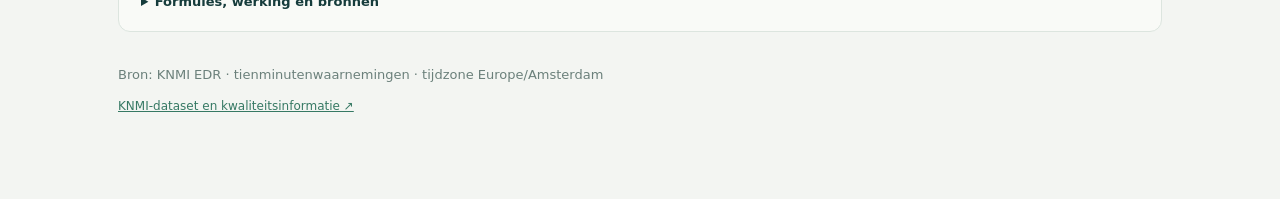
==== commit abcaf70b: "Add a production dashboard above the charts Three tiles (Fryslân, Beabuorren, combined) with yield, " ====
--- a/windprofiel/static/index.html
+++ b/windprofiel/static/index.html
@@ -30,6 +30,47 @@
     </section>
 
     <p id="status" role="status" aria-live="polite">App starten… Geen verandering? Start de Python-webserver zoals beschreven in de README.</p>
+    <section class="dashboard" id="dashboard" aria-label="Productieoverzicht">
+      <div class="dashboard-head">
+        <h2>Geschatte productie</h2>
+        <span id="dashboard-period"></span>
+      </div>
+      <div class="tiles">
+        <article class="tile" data-park="fryslan">
+          <div class="tile-label">Windpark Fryslân</div>
+          <div class="tile-value">—</div>
+          <div class="meter" aria-hidden="true"><span></span></div>
+          <dl class="tile-facts">
+            <div><dt>Vollasturen</dt><dd data-fact="hours">—</dd></div>
+            <div><dt>Gemiddeld</dt><dd data-fact="mean">—</dd></div>
+            <div><dt>Piek</dt><dd data-fact="peak">—</dd></div>
+            <div><dt>Benutting</dt><dd data-fact="factor">—</dd></div>
+          </dl>
+        </article>
+        <article class="tile" data-park="beabuorren">
+          <div class="tile-label">Wynpark Beabuorren</div>
+          <div class="tile-value">—</div>
+          <div class="meter" aria-hidden="true"><span></span></div>
+          <dl class="tile-facts">
+            <div><dt>Vollasturen</dt><dd data-fact="hours">—</dd></div>
+            <div><dt>Gemiddeld</dt><dd data-fact="mean">—</dd></div>
+            <div><dt>Piek</dt><dd data-fact="peak">—</dd></div>
+            <div><dt>Benutting</dt><dd data-fact="factor">—</dd></div>
+          </dl>
+        </article>
+        <article class="tile total" data-park="combined">
+          <div class="tile-label">Samen</div>
+          <div class="tile-value">—</div>
+          <div class="meter" aria-hidden="true"><span></span></div>
+          <dl class="tile-facts">
+            <div><dt>Vollasturen</dt><dd data-fact="hours">—</dd></div>
+            <div><dt>Gemiddeld</dt><dd data-fact="mean">—</dd></div>
+            <div><dt>Piek</dt><dd data-fact="peak">—</dd></div>
+            <div><dt>Benutting</dt><dd data-fact="factor">—</dd></div>
+          </dl>
+        </article>
+      </div>
+    </section>
     <noscript>Schakel JavaScript in om de KNMI-data en grafieken te laden.</noscript>
     <aside class="notice">Minuutwaarden zijn schattingen uit tienminutengemiddelden. Dit is geen gemeten elektriciteitsproductie.</aside>
     <aside class="notice" id="preview-notice" hidden>
--- a/windprofiel/static/style.css
+++ b/windprofiel/static/style.css
@@ -294,3 +294,97 @@
   padding: 5px 11px;
   font-size: 12px;
 }
+
+/* Productieoverzicht boven de grafieken */
+.dashboard {
+  margin: 22px 0 8px;
+}
+.dashboard-head {
+  display: flex;
+  align-items: baseline;
+  justify-content: space-between;
+  gap: 12px;
+  flex-wrap: wrap;
+  margin-bottom: 12px;
+}
+.dashboard-head h2 {
+  margin: 0;
+}
+#dashboard-period {
+  font-size: 13px;
+  color: #57746b;
+}
+.tiles {
+  display: grid;
+  grid-template-columns: repeat(3, 1fr);
+  gap: 14px;
+}
+.tile {
+  background: #fff;
+  border: 1px solid #dce5df;
+  border-radius: 14px;
+  padding: 18px 20px;
+  min-width: 0;
+}
+.tile.total {
+  background: #174d43;
+  border-color: #174d43;
+  color: #fff;
+}
+.tile-label {
+  font-size: 13px;
+  font-weight: 650;
+  color: #57746b;
+}
+.tile.total .tile-label,
+.tile.total dt {
+  color: #b9d6cb;
+}
+.tile-value {
+  font-size: 30px;
+  font-weight: 600;
+  letter-spacing: -.5px;
+  margin: 6px 0 12px;
+}
+.tile.total .tile-value {
+  font-size: 34px;
+}
+.meter {
+  height: 6px;
+  border-radius: 3px;
+  background: #e3efe9;
+  overflow: hidden;
+}
+.meter span {
+  display: block;
+  height: 100%;
+  width: 0;
+  border-radius: 3px;
+  background: #32876c;
+}
+.tile.total .meter {
+  background: #2f6a5d;
+}
+.tile.total .meter span {
+  background: #9fd8c0;
+}
+.tile-facts {
+  display: grid;
+  grid-template-columns: 1fr 1fr;
+  gap: 8px 14px;
+  margin: 14px 0 0;
+}
+.tile-facts dt {
+  font-size: 11px;
+  color: #6b807b;
+}
+.tile-facts dd {
+  margin: 2px 0 0;
+  font-size: 14px;
+  font-weight: 600;
+}
+@media(max-width:800px) {
+  .tiles {
+    grid-template-columns: 1fr;
+  }
+}
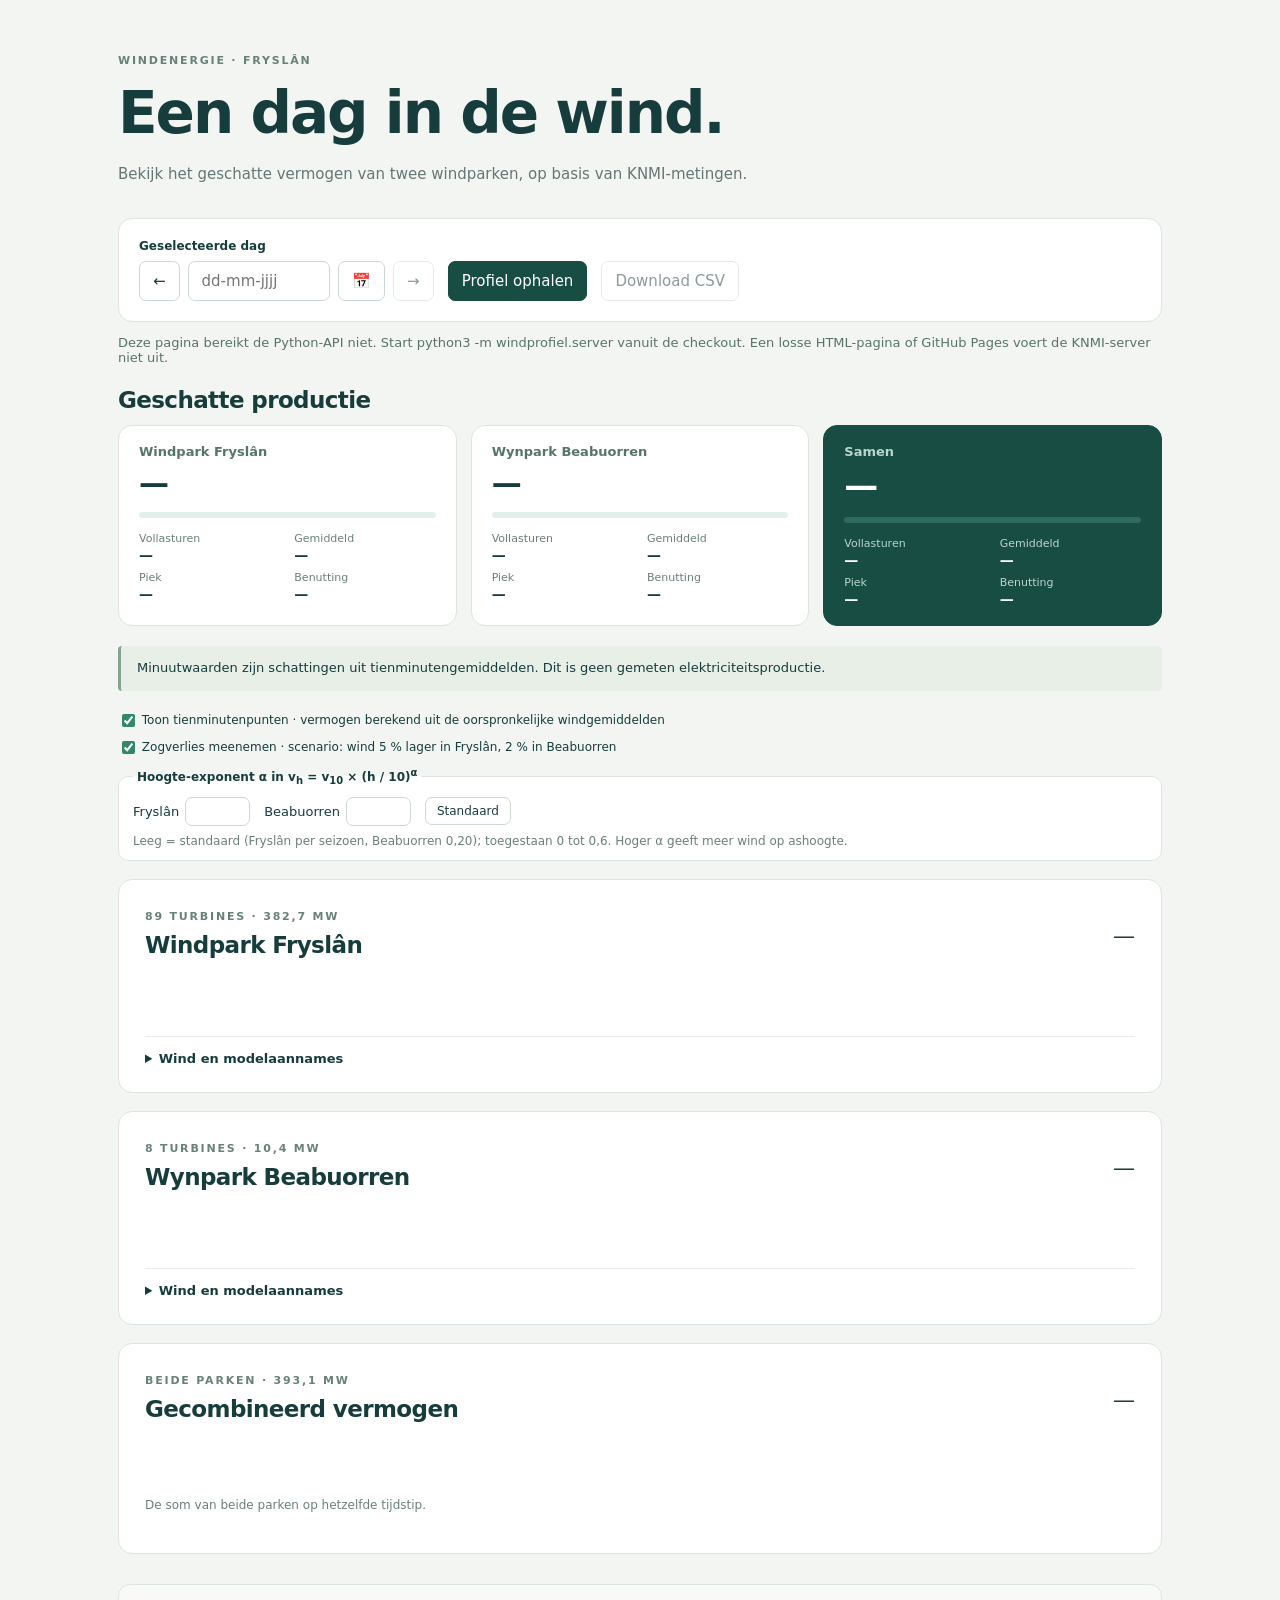
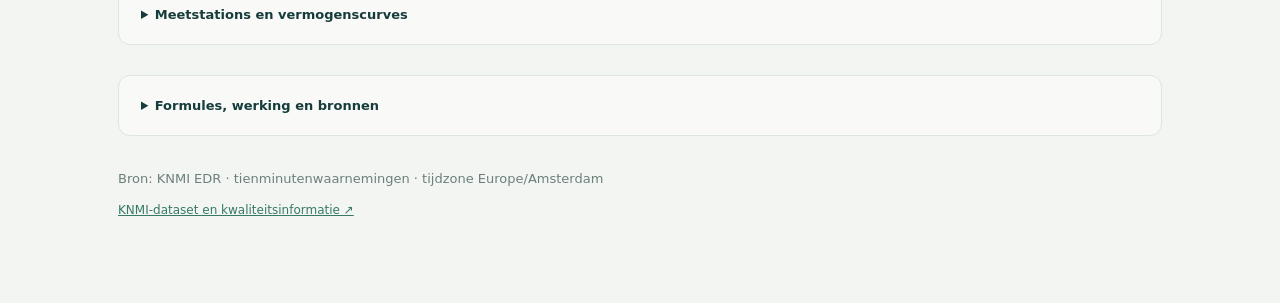
==== commit f4022068: "Let users set their own shear exponent per park The page has an alpha field per park (empty means th" ====
--- a/windprofiel/static/index.html
+++ b/windprofiel/static/index.html
@@ -81,6 +81,13 @@
 
     <label class="point-toggle"><input type="checkbox" id="show-points" checked> Toon tienminutenpunten · vermogen berekend uit de oorspronkelijke windgemiddelden</label>
     <label class="point-toggle"><input type="checkbox" id="wake" checked> Zogverlies meenemen · scenario: wind 5 % lager in Fryslân, 2 % in Beabuorren</label>
+    <fieldset class="alpha-controls">
+      <legend>Hoogte-exponent α in v<sub>h</sub> = v<sub>10</sub> × (h / 10)<sup>α</sup></legend>
+      <label>Fryslân <input id="alpha-fryslan" type="text" inputmode="decimal" size="5" autocomplete="off"></label>
+      <label>Beabuorren <input id="alpha-beabuorren" type="text" inputmode="decimal" size="5" autocomplete="off"></label>
+      <button id="alpha-reset" type="button">Standaard</button>
+      <small>Leeg = standaard (Fryslân per seizoen, Beabuorren 0,20); toegestaan 0 tot 0,6. Hoger α geeft meer wind op ashoogte.</small>
+    </fieldset>
     <div id="charts">
       <section class="card" id="fryslan">
         <div class="card-head">
--- a/windprofiel/static/style.css
+++ b/windprofiel/static/style.css
@@ -388,3 +388,48 @@
     grid-template-columns: 1fr;
   }
 }
+
+/* Eigen hoogte-exponent */
+.alpha-controls {
+  display: flex;
+  align-items: center;
+  gap: 8px 14px;
+  flex-wrap: wrap;
+  border: 1px solid #dce5df;
+  border-radius: 10px;
+  background: #fff;
+  padding: 10px 14px 12px;
+  margin: 10px 0 0;
+  font-size: 13px;
+}
+.alpha-controls legend {
+  font-size: 12px;
+  font-weight: 650;
+  padding: 0 4px;
+}
+.alpha-controls label {
+  display: inline-flex;
+  align-items: center;
+  gap: 6px;
+  margin: 0;
+  font-weight: 400;
+  font-size: 13px;
+}
+.alpha-controls input {
+  width: 5em;
+  padding: 6px 8px;
+  font-variant-numeric: tabular-nums;
+}
+.alpha-controls input.custom {
+  border-color: #32876c;
+  background: #edf6f1;
+}
+.alpha-controls button {
+  padding: 6px 11px;
+  font-size: 12px;
+}
+.alpha-controls small {
+  flex-basis: 100%;
+  color: #6b807b;
+  font-size: 12px;
+}
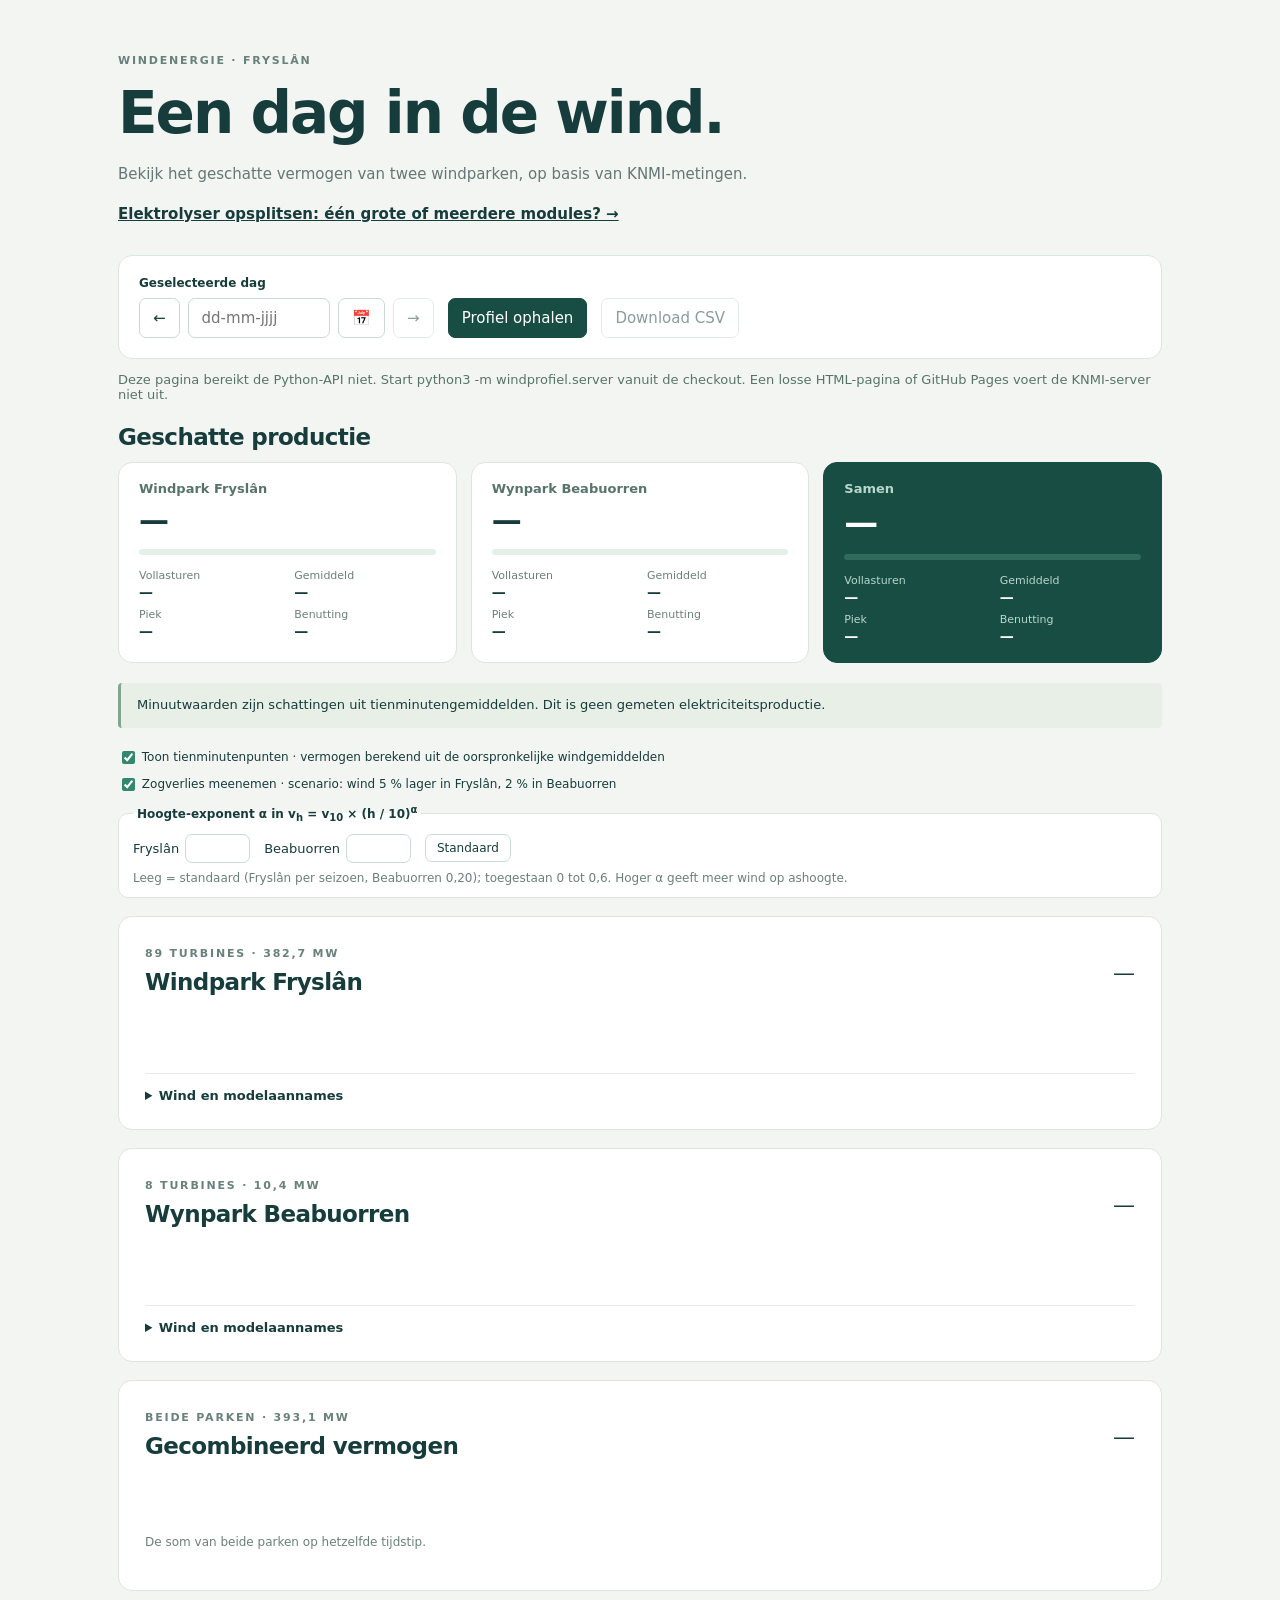
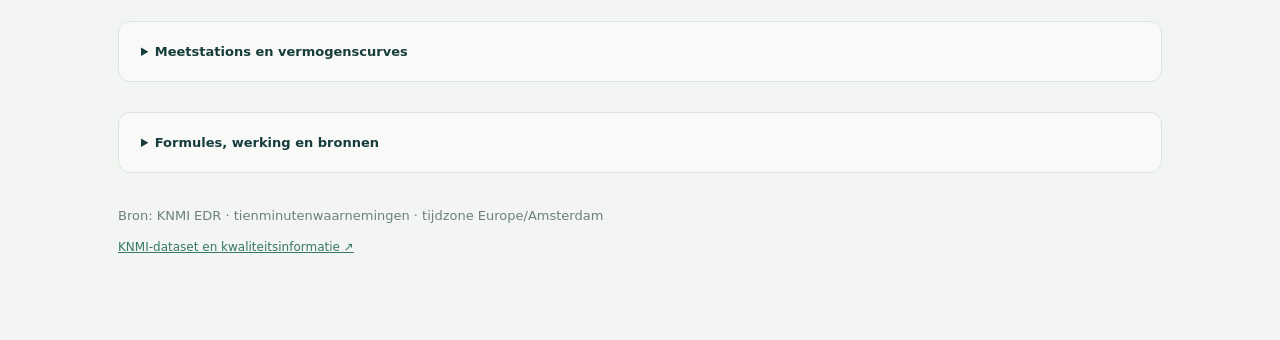
==== commit cd91872c: "Realistischer opsplitsingsmodel en pagina /opsplitsing Model: BoP vast en variabel (10 % op vollast," ====
--- a/windprofiel/static/index.html
+++ b/windprofiel/static/index.html
@@ -11,6 +11,7 @@
       <div class="eyebrow">WINDENERGIE · FRYSLÂN</div>
       <h1>Een dag in de wind.</h1>
       <p>Bekijk het geschatte vermogen van twee windparken, op basis van KNMI-metingen.</p>
+      <a class="page-link" href="/opsplitsing">Elektrolyser opsplitsen: één grote of meerdere modules? →</a>
     </header>
 
     <section class="toolbar" aria-label="Datum kiezen">
@@ -21,7 +22,7 @@
           <input id="date-text" type="text" inputmode="numeric" placeholder="dd-mm-jjjj" size="10" autocomplete="off">
           <button id="calendar" type="button" aria-label="Kalender openen">📅</button>
           <!-- Verborgen ISO-datumveld: interne waarde en kalender van de browser. -->
-          <input id="date" class="picker" type="date" min="2025-01-01" value="2025-01-15" tabindex="-1" aria-hidden="true">
+          <input id="date" class="picker" type="date" min="2021-11-01" value="2025-01-15" tabindex="-1" aria-hidden="true">
           <button id="next" aria-label="Volgende dag">→</button>
         </div>
       </div>
--- a/windprofiel/static/style.css
+++ b/windprofiel/static/style.css
@@ -23,6 +23,12 @@
   font-weight: 550;
   letter-spacing: -2px;
   margin: 12px 0;
+}
+.page-link {
+  display: inline-block;
+  margin-top: 4px;
+  font-weight: 600;
+  color: inherit;
 }
 header p {
   color: #647775;
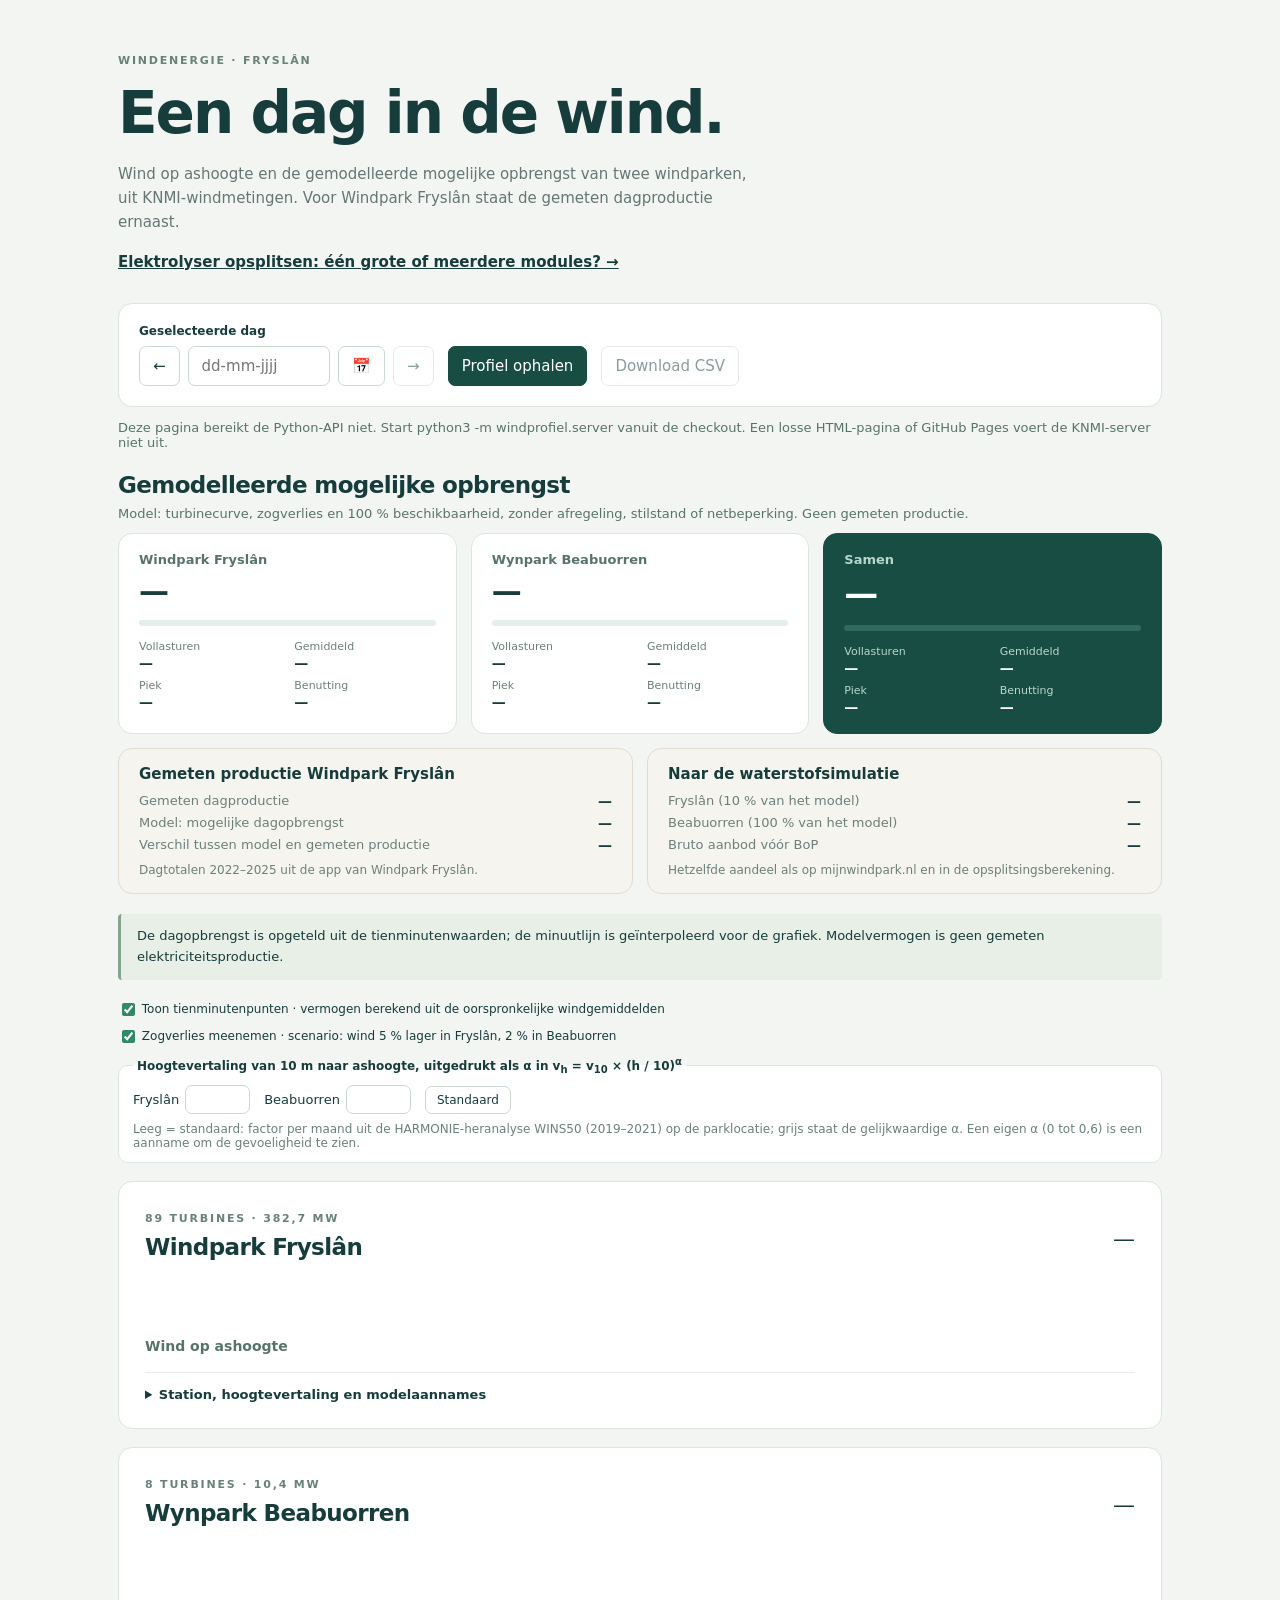
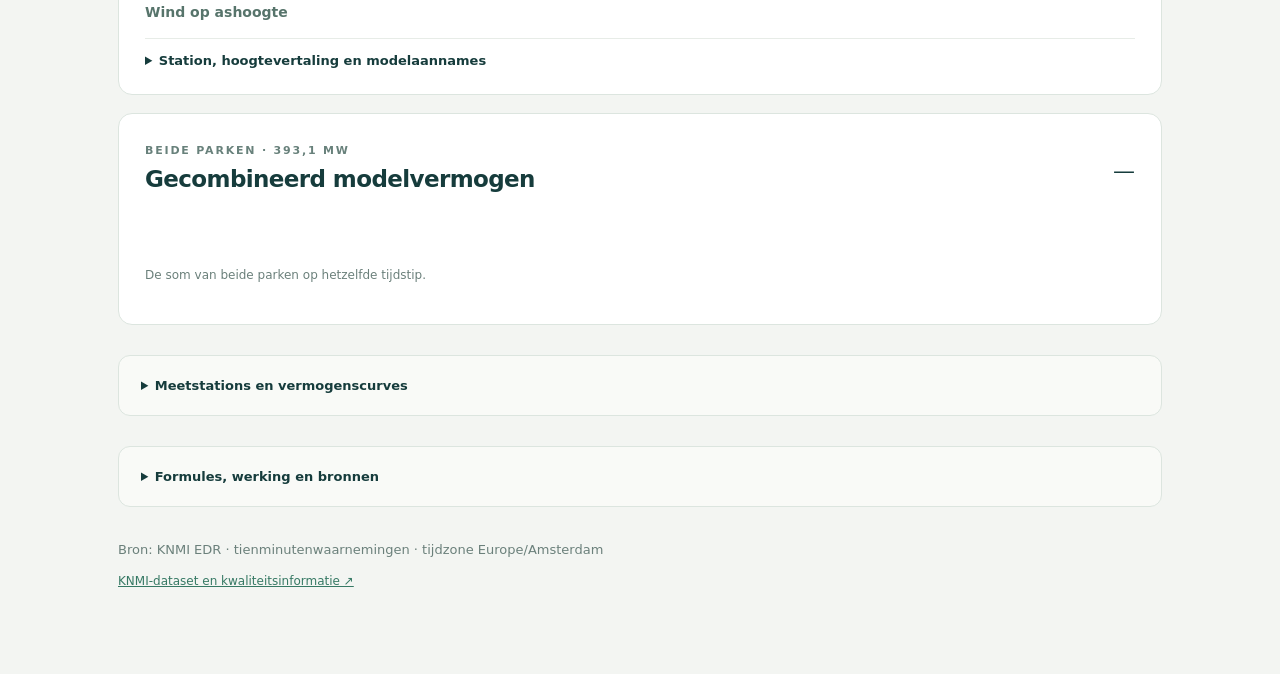
==== commit 90b06936: "Productie-onafhankelijke windbron voor dagprofiel en opsplitsing (tussenstand) - windbron.py: één br" ====
--- a/windprofiel/static/index.html
+++ b/windprofiel/static/index.html
@@ -10,7 +10,7 @@
     <header>
       <div class="eyebrow">WINDENERGIE · FRYSLÂN</div>
       <h1>Een dag in de wind.</h1>
-      <p>Bekijk het geschatte vermogen van twee windparken, op basis van KNMI-metingen.</p>
+      <p>Wind op ashoogte en de gemodelleerde mogelijke opbrengst van twee windparken, uit KNMI-windmetingen. Voor Windpark Fryslân staat de gemeten dagproductie ernaast.</p>
       <a class="page-link" href="/opsplitsing">Elektrolyser opsplitsen: één grote of meerdere modules? →</a>
     </header>
 
@@ -33,9 +33,10 @@
     <p id="status" role="status" aria-live="polite">App starten… Geen verandering? Start de Python-webserver zoals beschreven in de README.</p>
     <section class="dashboard" id="dashboard" aria-label="Productieoverzicht">
       <div class="dashboard-head">
-        <h2>Geschatte productie</h2>
+        <h2>Gemodelleerde mogelijke opbrengst</h2>
         <span id="dashboard-period"></span>
       </div>
+      <p class="dashboard-note">Model: turbinecurve, zogverlies en 100 % beschikbaarheid, zonder afregeling, stilstand of netbeperking. Geen gemeten productie.</p>
       <div class="tiles">
         <article class="tile" data-park="fryslan">
           <div class="tile-label">Windpark Fryslân</div>
@@ -71,9 +72,29 @@
           </dl>
         </article>
       </div>
+      <div class="dashboard-extra">
+        <article class="extra" id="measured">
+          <h3>Gemeten productie Windpark Fryslân</h3>
+          <dl>
+            <div><dt>Gemeten dagproductie</dt><dd data-fact="measured">—</dd></div>
+            <div><dt>Model: mogelijke dagopbrengst</dt><dd data-fact="model">—</dd></div>
+            <div><dt>Verschil tussen model en gemeten productie</dt><dd data-fact="difference">—</dd></div>
+          </dl>
+          <p class="note" data-fact="note">Dagtotalen 2022–2025 uit de app van Windpark Fryslân.</p>
+        </article>
+        <article class="extra" id="hydrogen">
+          <h3>Naar de waterstofsimulatie</h3>
+          <dl>
+            <div><dt>Fryslân (10 % van het model)</dt><dd data-fact="fryslan">—</dd></div>
+            <div><dt>Beabuorren (100 % van het model)</dt><dd data-fact="beabuorren">—</dd></div>
+            <div><dt>Bruto aanbod vóór BoP</dt><dd data-fact="total">—</dd></div>
+          </dl>
+          <p class="note">Hetzelfde aandeel als op mijnwindpark.nl en in de opsplitsingsberekening.</p>
+        </article>
+      </div>
     </section>
     <noscript>Schakel JavaScript in om de KNMI-data en grafieken te laden.</noscript>
-    <aside class="notice">Minuutwaarden zijn schattingen uit tienminutengemiddelden. Dit is geen gemeten elektriciteitsproductie.</aside>
+    <aside class="notice">De dagopbrengst is opgeteld uit de tienminutenwaarden; de minuutlijn is geïnterpoleerd voor de grafiek. Modelvermogen is geen gemeten elektriciteitsproductie.</aside>
     <aside class="notice" id="preview-notice" hidden>
       Zelfstandige voorbeeldpagina met opgeslagen echte KNMI-data. Deze pagina bevat de onderstaande dagen en gebruikt
       de standaardstations. Voor andere dagen, stations of curve-upload start je de Python-webserver volgens de README.
@@ -83,11 +104,11 @@
     <label class="point-toggle"><input type="checkbox" id="show-points" checked> Toon tienminutenpunten · vermogen berekend uit de oorspronkelijke windgemiddelden</label>
     <label class="point-toggle"><input type="checkbox" id="wake" checked> Zogverlies meenemen · scenario: wind 5 % lager in Fryslân, 2 % in Beabuorren</label>
     <fieldset class="alpha-controls">
-      <legend>Hoogte-exponent α in v<sub>h</sub> = v<sub>10</sub> × (h / 10)<sup>α</sup></legend>
+      <legend>Hoogtevertaling van 10 m naar ashoogte, uitgedrukt als α in v<sub>h</sub> = v<sub>10</sub> × (h / 10)<sup>α</sup></legend>
       <label>Fryslân <input id="alpha-fryslan" type="text" inputmode="decimal" size="5" autocomplete="off"></label>
       <label>Beabuorren <input id="alpha-beabuorren" type="text" inputmode="decimal" size="5" autocomplete="off"></label>
       <button id="alpha-reset" type="button">Standaard</button>
-      <small>Leeg = standaard (Fryslân per seizoen, Beabuorren 0,20); toegestaan 0 tot 0,6. Hoger α geeft meer wind op ashoogte.</small>
+      <small>Leeg = standaard: factor per maand uit de HARMONIE-heranalyse WINS50 (2019–2021) op de parklocatie; grijs staat de gelijkwaardige α. Een eigen α (0 tot 0,6) is een aanname om de gevoeligheid te zien.</small>
     </fieldset>
     <div id="charts">
       <section class="card" id="fryslan">
@@ -98,9 +119,10 @@
         <div class="plot"></div>
         <div class="range"><span></span><button type="button" hidden>Wis selectie</button></div>
         <div class="source"></div>
+        <h3 class="series-title">Wind op ashoogte</h3>
+        <div class="windplot"></div>
         <details>
-          <summary>Wind en modelaannames</summary>
-          <div class="windplot"></div>
+          <summary>Station, hoogtevertaling en modelaannames</summary>
           <p class="assumptions"></p>
           <p class="curve-source"></p>
         </details>
@@ -113,16 +135,17 @@
         <div class="plot"></div>
         <div class="range"><span></span><button type="button" hidden>Wis selectie</button></div>
         <div class="source"></div>
+        <h3 class="series-title">Wind op ashoogte</h3>
+        <div class="windplot"></div>
         <details>
-          <summary>Wind en modelaannames</summary>
-          <div class="windplot"></div>
+          <summary>Station, hoogtevertaling en modelaannames</summary>
           <p class="assumptions"></p>
           <p class="curve-source"></p>
         </details>
       </section>
       <section class="card" id="combined">
         <div class="card-head">
-          <div><span class="eyebrow">BEIDE PARKEN · 393,1 MW</span><h2>Gecombineerd vermogen</h2></div>
+          <div><span class="eyebrow">BEIDE PARKEN · 393,1 MW</span><h2>Gecombineerd modelvermogen</h2></div>
           <div class="energy">—</div>
         </div>
         <div class="plot"></div>
@@ -133,7 +156,7 @@
 
     <details class="settings">
       <summary>Meetstations en vermogenscurves</summary>
-      <p>Meetstations liggen buiten de parken. De standaardkeuze gebruikt Houtribdijk voor het IJsselmeer (geijkt op productiedagen) en Stavoren, het dichtstbijzijnde station, voor Beabuorren. Je kunt per park een ander station kiezen.</p>
+      <p>Meetstations liggen buiten de parken. Standaard krijgen beide parken per tien minuten het gemiddelde van de twee KNMI-stations op het IJsselmeer: Houtribdijk (midden in het meer) en Stavoren (aan de Friese kust, 13 km van Windpark Fryslân). Ontbreekt één van beide, dan blijft dat moment leeg. Die keuze volgt uit de ligging en uit een vergelijking met de HARMONIE-heranalyse WINS50 op de parklocaties, niet uit productiecijfers. Kies je hier één ander station, dan geldt alleen dat station, met zijn eigen WINS50-factor als die bekend is.</p>
       <div class="settings-grid">
         <div>
           <label for="station-fryslan">KNMI-station voor Fryslân</label>
@@ -155,21 +178,21 @@
     <details class="settings" id="formulas">
       <summary>Formules, werking en bronnen</summary>
       <h3>1. Van KNMI-wind naar wind op ashoogte</h3>
-      <div class="formula">v<sub>h</sub> = v<sub>10</sub> × (h / 10)<sup>α</sup></div>
-      <p>v<sub>10</sub> is de KNMI-windsnelheid op 10 meter in m/s; h is de ashoogte in meters. α beschrijft hoe snel de wind met de hoogte toeneemt. Fryslân gebruikt h = 115 m en een seizoensexponent α = 0,115 + 0,065 × cos(2π(n − 1)/365), met n het dagnummer: 0,18 in de winter, 0,05 in de zomer. Beabuorren gebruikt h = 60 m en α = 0,20. De Fryslân-exponent is geijkt op tien productiedagen uit 2025 en 2026; geen van beide is een lokale meting. Deze omzetting beïnvloedt de omvang van de vermogensschommelingen.</p>
-      <p><a href="https://en.wikipedia.org/wiki/Wind_profile_power_law" target="_blank" rel="noopener">Achtergrond: wind profile power law</a> beschrijft de formule en de afhankelijkheid van terrein en atmosferische stabiliteit. De bron noemt ongeveer 0,11 boven water in neutrale lucht; in stabiele winterlucht is de toename met de hoogte groter. Met 0,10 schatte het model de Fryslân-productie tot factor 2,7 te laag. 0,20 voor land is onze modelkeuze en niet specifiek voor Beabuorren vastgesteld.</p>
+      <div class="formula">v<sub>h</sub> = F<sub>maand</sub> × v<sub>10</sub>, &nbsp; F = Σ v<sub>h</sub>(WINS50, parklocatie) / Σ v<sub>10</sub>(stations)</div>
+      <p>v<sub>10</sub> is de KNMI-windsnelheid ff (representatief voor 10 m), het gemiddelde van Houtribdijk en Stavoren. F is per park en per kalendermaand afgeleid uit de <a href="https://dataplatform.knmi.nl/dataset/wins50-ctl-nl-daily-3d-2" target="_blank" rel="noopener">KNMI-heranalyse WINS50</a> (HARMONIE-AROME, 2,5 km, run zonder windparken, 2019–2021): de modelwind op ashoogte op de parklocatie gedeeld door de gemeten stationswind op dezelfde uren. Voor 115 m wordt tussen de modelniveaus 100 en 120 m geïnterpoleerd; Beabuorren gebruikt het niveau 60 m. F bevat zo de toename met de hoogte én het verschil tussen de stations en de parklocatie. Ter vergelijking staat F ook als exponent α vanaf 10 m in het invulveld.</p>
+      <p><strong>Productiecijfers zijn niet gebruikt.</strong> De oude seizoensexponent (0,18 winter, 0,05 zomer) was op productie van Windpark Fryslân afgesteld en blijft alleen beschikbaar om te vergelijken. WINS50 is een model, geen meting op ashoogte; zonder onafhankelijke meting blijft F een aanname. De gevoeligheid daarvoor staat in <code>docs/vergelijking.md</code>.</p>
       <h3>2. Fryslân: benaderd vermogen per turbine</h3>
       <p>Hier is v de geschatte wind op ashoogte, niet de ruwe KNMI-wind op 10 meter.</p>
       <div class="formula">P(v) = 0 kW bij v &lt; 3 m/s<br>P(v) = 4.300 × (v³ − 3³) / (11,5³ − 3³) kW bij 3 ≤ v &lt; 11,5<br>P(v) = 4.300 kW bij 11,5 ≤ v ≤ 25<br>P(v) = 0 kW bij v &gt; 25</div>
       <p>Door 3³ af te trekken begint de aanloop bij nul. Delen door (11,5³ − 3³) zorgt dat de verhouding bij 11,5 m/s precies één wordt: de turbine bereikt dan 4.300 kW. De derde macht maakt dat kleine windveranderingen in het aanloopgebied grotere vermogensveranderingen kunnen geven. Op het plateau neemt het vermogen niet verder toe. Het plotseling uitschakelen boven 25 m/s is een vereenvoudiging; stormregeling en herstartvertraging zijn niet gemodelleerd.</p>
       <p><a href="https://windexchange.energy.gov/small-wind-guidebook" target="_blank" rel="noopener">U.S. Department of Energy: Small Wind Guidebook</a> legt het verband P = ½ × C<sub>p</sub> × ρ × A × v³ uit. Dat ondersteunt de kubische achtergrond, maar bewijst onze genormaliseerde curve niet. C<sub>p</sub> is de omzettingsefficiëntie, ρ de luchtdichtheid en A het rotoroppervlak; die behandelen we niet afzonderlijk in dit eenvoudige model.</p>
-      <p><strong>3, 11,5 en 25 m/s zijn de afgesproken scenario-aannames.</strong> Er is geen gecontroleerde fabrikantbron gevonden die deze grenzen voor de 4,3 MW-uitvoering bevestigt. Het nominale vermogen en het aantal turbines zijn gepubliceerd door <a href="https://www.windparkfryslan.nl/onderwerpen/windturbines/" target="_blank" rel="noopener">Windpark Fryslân</a>. De <a href="https://www.windparkfryslan.nl/wp-content/uploads/2020/05/Factsheet-Windpark-Fryslan.pdf" target="_blank" rel="noopener">factsheet</a> geeft 180 m tiphoogte en 130 m rotordiameter; daaruit volgt h ≈ 180 − 130/2 = 115 m.</p>
+      <p><strong>3, 11,5 en 25 m/s zijn de afgesproken scenario-aannames.</strong> Er is geen gecontroleerde fabrikantbron gevonden die deze grenzen voor de 4,3 MW-uitvoering bevestigt. Het nominale vermogen en het aantal turbines zijn gepubliceerd door <a href="https://www.windparkfryslan.nl/onderwerpen/windturbines/" target="_blank" rel="noopener">Windpark Fryslân</a>. Windpark Fryslân noemt een <a href="https://www.windparkfryslan.nl/onderwerpen/windturbines/" target="_blank" rel="noopener">hoogte boven water van 180 m</a> en de <a href="https://www.windparkfryslan.nl/wp-content/uploads/2020/05/Factsheet-Windpark-Fryslan.pdf" target="_blank" rel="noopener">factsheet</a> 130 m rotordiameter; daaruit volgt h ≈ 180 − 130/2 = 115 m boven water. Het inpassingsplan meet hoogtes vanaf NAP; het IJsselmeerpeil ligt 0,2 tot 0,4 m onder NAP. Een persbericht uit 2018 noemde 109 m ashoogte; dat zit in de gevoeligheidsanalyse.</p>
       <h3>3. Beabuorren: tussen gepubliceerde curvepunten</h3>
       <div class="formula">P(v) = P₀ + (P₁ − P₀) × (v − v₀) / (v₁ − v₀)</div>
       <p>We zoeken de twee omliggende curvepunten (v₀, P₀) en (v₁, P₁) en rekenen lineair tussen hun vermogens. Bron: <a href="https://en.wind-turbine-models.com/turbines/1457-siemens-swt-1-3-62" target="_blank" rel="noopener">Siemens SWT-1.3-62 in Wind-Turbine-Models</a>. Dit is een secundaire curve; referentieluchtdichtheid en certificering zijn onbekend. In dit model is vermogen nul vanaf 25 m/s. <a href="https://rengineers.eu/nieuw/wynpark-beaborren-25-jaar/" target="_blank" rel="noopener">Rengineers</a> bevestigt acht turbines en 10,4 MW. De aangenomen ashoogte van 60 m komt uit <a href="https://tsjerkwert.nl/start-opschaling-van-het-wynpark/" target="_blank" rel="noopener">lokaal nieuws uit 2007</a> en is nog niet voor alle acht turbines bevestigd.</p>
       <h3>4. Parkvermogen, som en dagopbrengst</h3>
-      <div class="formula">P<sub>park</sub> [MW] = aantal turbines × P<sub>turbine</sub> [kW] / 1.000<br>P<sub>samen</sub>(t) = P<sub>Fryslân</sub>(t) + P<sub>Beabuorren</sub>(t)<br>E<sub>dag</sub> [MWh] ≈ Σ P<sub>minuut</sub> [MW] / 60</div>
-      <p>We vermenigvuldigen met 89 turbines voor Fryslân en 8 voor Beabuorren. Elke minuut duurt 1/60 uur. Meetgaten blijven leeg en maken de volledige dagopbrengst onbekend. Zogverlies is benaderd (zie 5); onderhoud, afregeling en verschillen tussen turbines zijn niet meegenomen.</p>
+      <div class="formula">P<sub>park</sub> [MW] = aantal turbines × P<sub>turbine</sub> [kW] / 1.000<br>P<sub>samen</sub>(t) = P<sub>Fryslân</sub>(t) + P<sub>Beabuorren</sub>(t)<br>E<sub>dag</sub> [MWh] = Σ P<sub>tien minuten</sub> [MW] / 6</div>
+      <p>We vermenigvuldigen met 89 turbines voor Fryslân en 8 voor Beabuorren. De dagopbrengst telt de 144 oorspronkelijke tienminutenwaarden van de Nederlandse kalenderdag op (138 of 150 bij de klokwissel), elk 1/6 uur. Meetgaten blijven leeg en maken de volledige dagopbrengst onbekend. Dit is de <strong>gemodelleerde mogelijke opbrengst</strong>: zogverlies is benaderd (zie 5), beschikbaarheid is 100 %, en onderhoud, afregeling, netbeperkingen en verschillen tussen turbines zijn niet meegenomen. De gemeten dagproductie van Windpark Fryslân staat er apart naast; het verschil heet verschil tussen model en gemeten productie en krijgt geen oorzaak toegeschreven.</p>
       <h3>5. Zogverlies</h3>
       <div class="formula">v<sub>eff</sub> = v<sub>h</sub> × (1 − d)<br>P<sub>turbine</sub> = P(v<sub>eff</sub>) als P(v<sub>h</sub>) &gt; 0, anders 0</div>
       <p>Turbines achter andere turbines vangen tragere, turbulentere wind. We benaderen dat met één gemiddelde snelheidsverlaging d per park: 5 % voor de 89 dicht opeengeplaatste turbines van Fryslân, 2 % voor de 8 turbines van Beabuorren. Door de vermogenscurve is het verlies vanzelf het grootst in de aanloop (3–11,5 m/s) en klein of nul bij harde wind, wanneer ook de trage wind nog boven nominaal ligt. In- en uitschakelen volgt de ongestoorde wind.</p>
--- a/windprofiel/static/style.css
+++ b/windprofiel/static/style.css
@@ -389,8 +389,62 @@
   font-size: 14px;
   font-weight: 600;
 }
+.dashboard-note {
+  margin: -4px 0 12px;
+  font-size: 13px;
+  color: #57746b;
+}
+/* Gemeten productie en aandeel voor waterstof: andere grootheden dan het model, apart getoond */
+.dashboard-extra {
+  display: grid;
+  grid-template-columns: 1fr 1fr;
+  gap: 14px;
+  margin-top: 14px;
+}
+.extra {
+  background: #f6f4ee;
+  border: 1px solid #e2ddd0;
+  border-radius: 14px;
+  padding: 16px 20px;
+  min-width: 0;
+}
+.extra h3 {
+  margin: 0 0 10px;
+  font-size: 15px;
+}
+.extra dl {
+  display: grid;
+  gap: 6px;
+  margin: 0;
+}
+.extra dl div {
+  display: flex;
+  justify-content: space-between;
+  gap: 12px;
+}
+.extra dt {
+  font-size: 13px;
+  color: #6b807b;
+}
+.extra dd {
+  margin: 0;
+  font-size: 14px;
+  font-weight: 600;
+  text-align: right;
+}
+.extra .note {
+  margin: 10px 0 0;
+  font-size: 12px;
+  color: #6b807b;
+}
+.series-title {
+  margin: 16px 0 4px;
+  font-size: 14px;
+  color: #57746b;
+}
 @media(max-width:800px) {
-  .tiles {
+  .tiles,
+  .dashboard-extra {
     grid-template-columns: 1fr;
   }
 }
